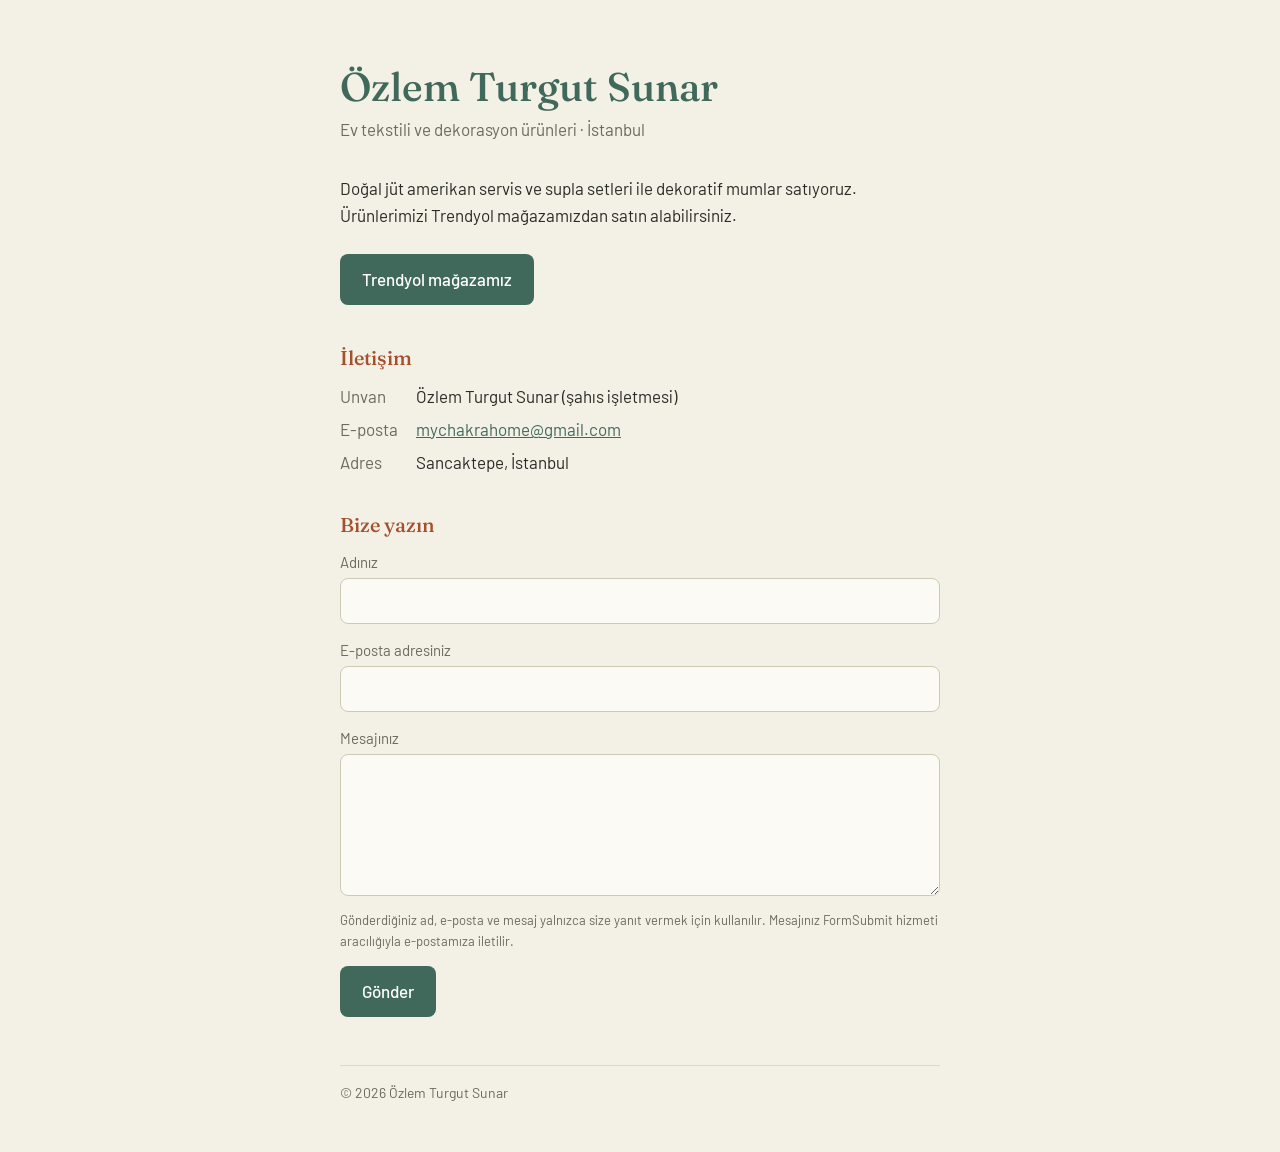
==== index.html @ 87279bc0 "Şirket tanıtım sayfası Co-Authored-By: Claude Opus 5.5 <noreply@anthropic.com>" ====
<!doctype html>
<html lang="tr">
<head>
<meta charset="utf-8">
<meta name="viewport" content="width=device-width, initial-scale=1">
<title>Özlem Turgut Sunar · Ev tekstili ve dekorasyon</title>
<meta name="description" content="Doğal jüt amerikan servis ve supla setleri, dekoratif mumlar. Ürünlerimiz Trendyol mağazamızda.">
<link rel="preconnect" href="https://fonts.googleapis.com">
<link rel="preconnect" href="https://fonts.gstatic.com" crossorigin>
<link href="https://fonts.googleapis.com/css2?family=Fraunces:opsz,wght@9..144,500&family=Barlow:wght@400;500&display=swap" rel="stylesheet">
<style>
  :root { --yesil:#41695B; --kiremit:#A4502F; --krem:#F3F1E6; --metin:#2B2B26; --soluk:#6B6A60; }
  * { box-sizing:border-box; }
  body { margin:0; background:var(--krem); color:var(--metin); font:400 17px/1.6 Barlow, system-ui, sans-serif; }
  main { max-width:640px; margin:0 auto; padding:64px 20px 48px; }
  h1 { font:500 clamp(30px,6vw,40px)/1.15 Fraunces, Georgia, serif; margin:0 0 6px; color:var(--yesil); }
  .alt { color:var(--soluk); margin:0 0 32px; }
  p { margin:0 0 16px; }
  .dugme { display:inline-block; margin:8px 0 40px; padding:12px 22px; border-radius:8px; background:var(--yesil); color:#fff; text-decoration:none; font-weight:500; }
  .dugme:hover { background:#36584C; }
  h2 { font:500 20px/1.3 Fraunces, Georgia, serif; margin:0 0 12px; color:var(--kiremit); }
  dl { margin:0; display:grid; grid-template-columns:max-content 1fr; gap:6px 18px; }
  dt { color:var(--soluk); }
  dd { margin:0; }
  a { color:var(--yesil); }
  .form { display:grid; gap:14px; }
  .form label { display:grid; gap:4px; color:var(--soluk); font-size:15px; }
  .form input, .form textarea { font:inherit; color:var(--metin); padding:10px 12px; border:1px solid #CFCAB4; border-radius:8px; background:#FBFAF5; }
  .form input:focus, .form textarea:focus { outline:2px solid var(--yesil); outline-offset:1px; }
  .form .dugme { margin:0; border:0; cursor:pointer; justify-self:start; font:inherit; font-weight:500; }
  .kvkk { font-size:13px; color:var(--soluk); margin:0; }
  footer { margin-top:48px; padding-top:16px; border-top:1px solid #DDD9C8; color:var(--soluk); font-size:14px; }
</style>
</head>
<body>
<main>
  <h1>Özlem Turgut Sunar</h1>
  <p class="alt">Ev tekstili ve dekorasyon ürünleri · İstanbul</p>

  <p>Doğal jüt amerikan servis ve supla setleri ile dekoratif mumlar satıyoruz. Ürünlerimizi Trendyol mağazamızdan satın alabilirsiniz.</p>
  <a class="dugme" href="https://www.trendyol.com/magaza/m-m-473058">Trendyol mağazamız</a>

  <h2>İletişim</h2>
  <dl>
    <dt>Unvan</dt><dd>Özlem Turgut Sunar (şahıs işletmesi)</dd>
    <dt>E-posta</dt><dd><a href="mailto:mychakrahome@gmail.com">mychakrahome@gmail.com</a></dd>
    <dt>Adres</dt><dd>Sancaktepe, İstanbul</dd>
  </dl>

  <h2 style="margin-top:36px">Bize yazın</h2>
  <form class="form" action="https://formsubmit.co/mychakrahome@gmail.com" method="POST">
    <input type="hidden" name="_subject" value="Siteden yeni mesaj">
    <input type="hidden" name="_template" value="table">
    <input type="text" name="_honey" style="display:none" tabindex="-1" autocomplete="off">
    <label>Adınız<input type="text" name="Ad" required autocomplete="name"></label>
    <label>E-posta adresiniz<input type="email" name="E-posta" required autocomplete="email"></label>
    <label>Mesajınız<textarea name="Mesaj" rows="5" required></textarea></label>
    <p class="kvkk">Gönderdiğiniz ad, e-posta ve mesaj yalnızca size yanıt vermek için kullanılır. Mesajınız FormSubmit hizmeti aracılığıyla e-postamıza iletilir.</p>
    <button type="submit" class="dugme">Gönder</button>
  </form>

  <footer>© 2026 Özlem Turgut Sunar</footer>
</main>
</body>
</html>
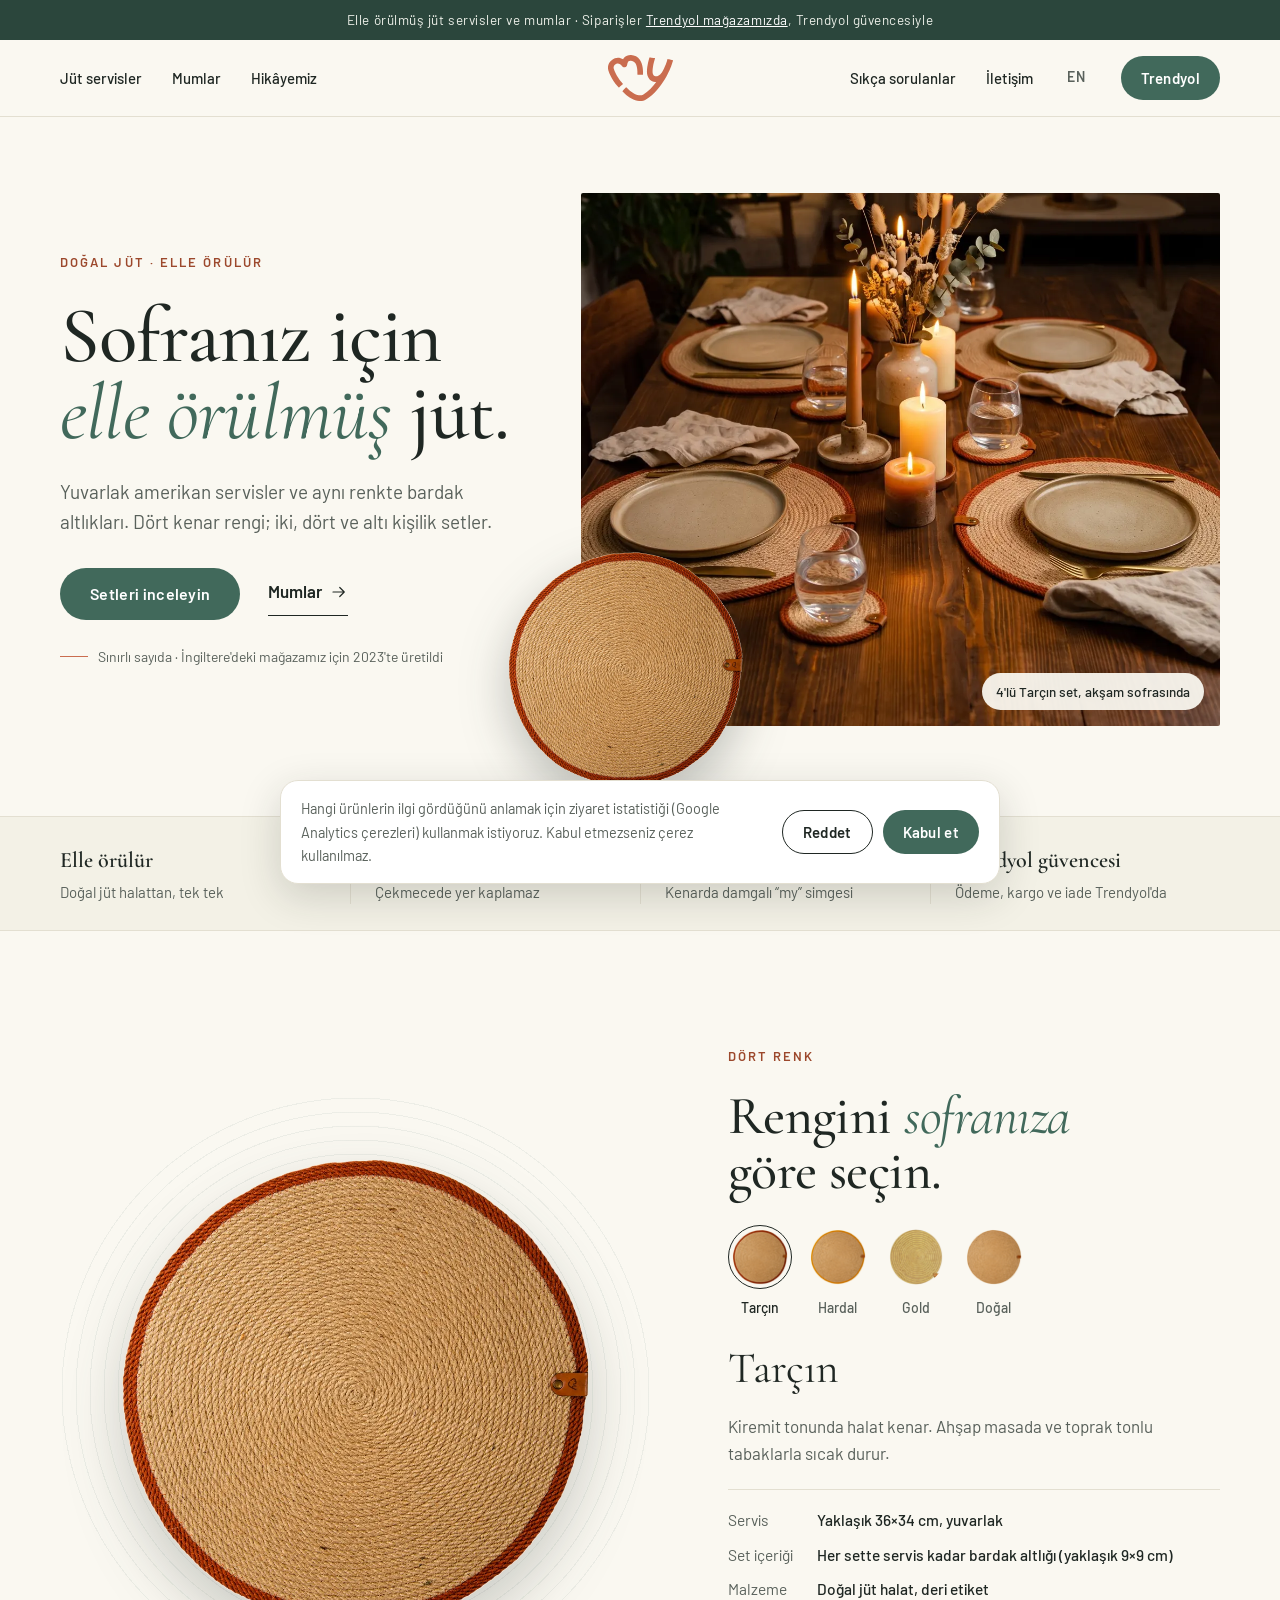
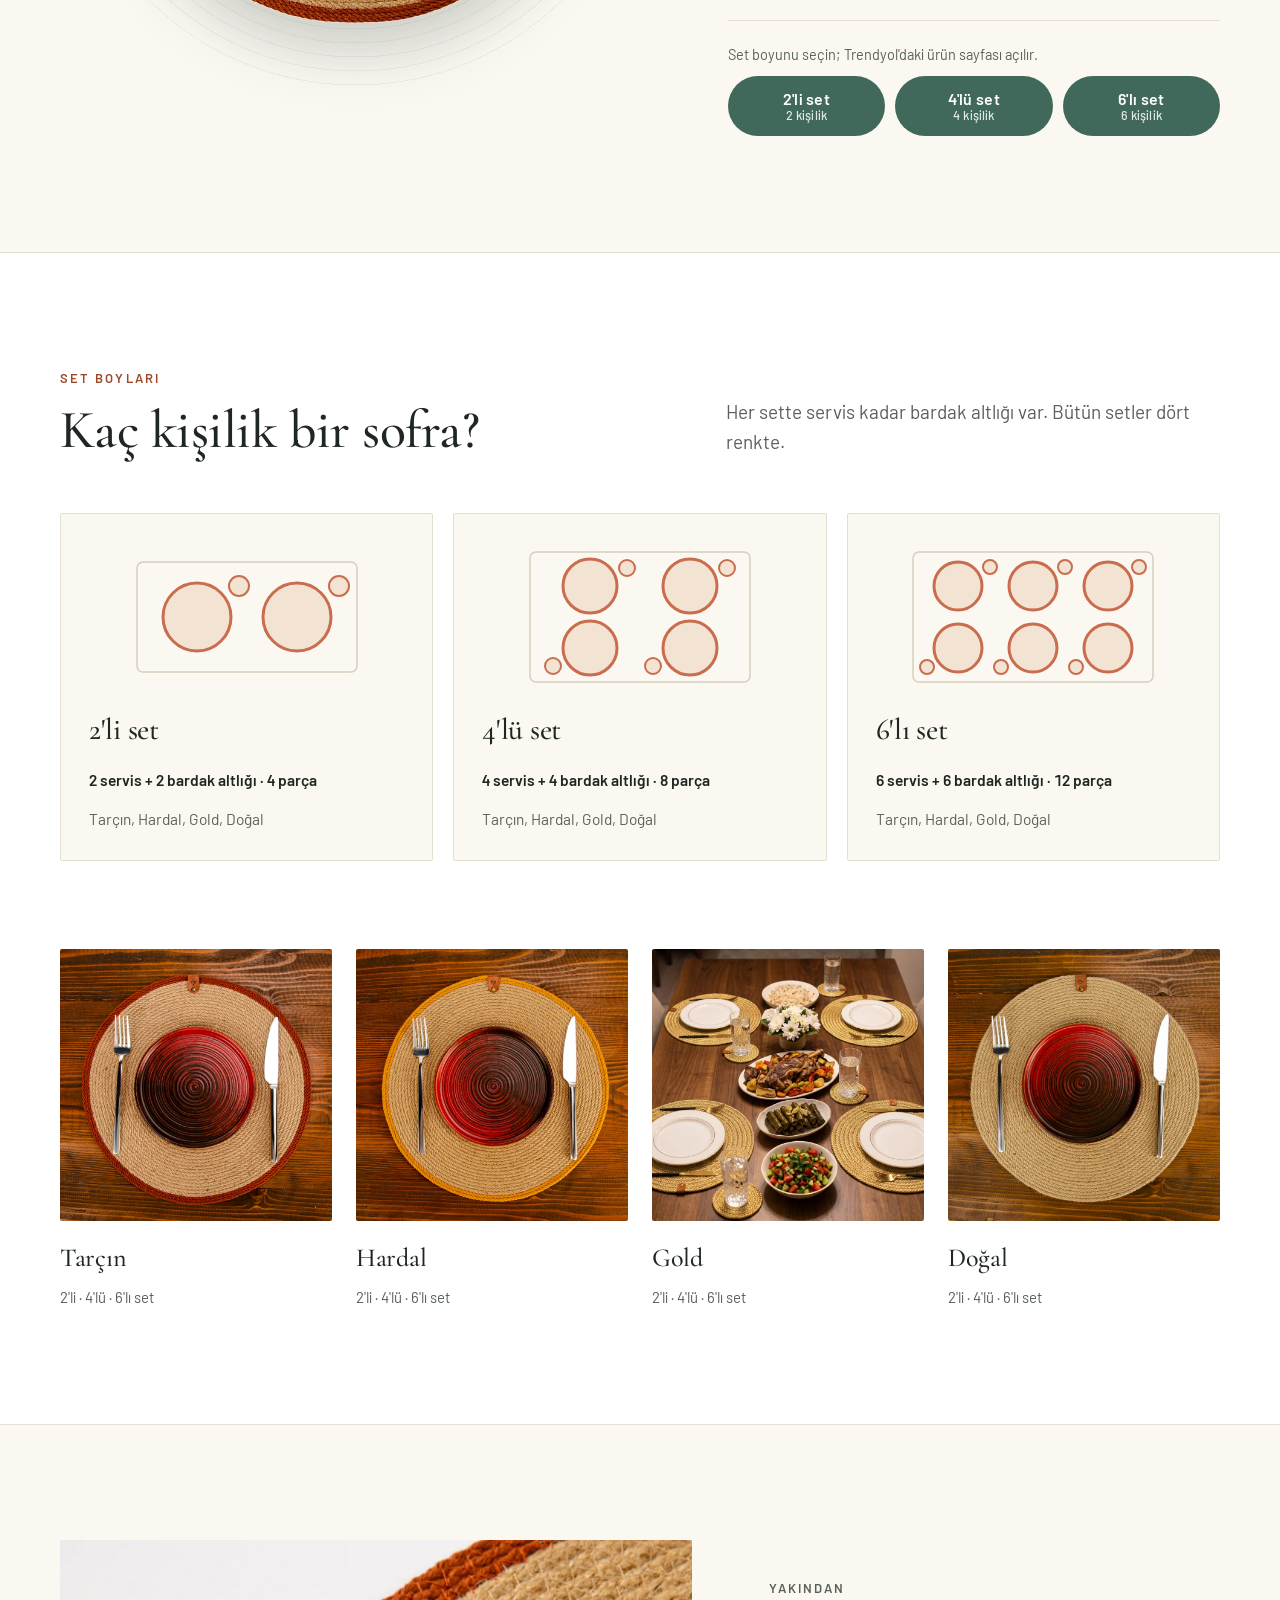
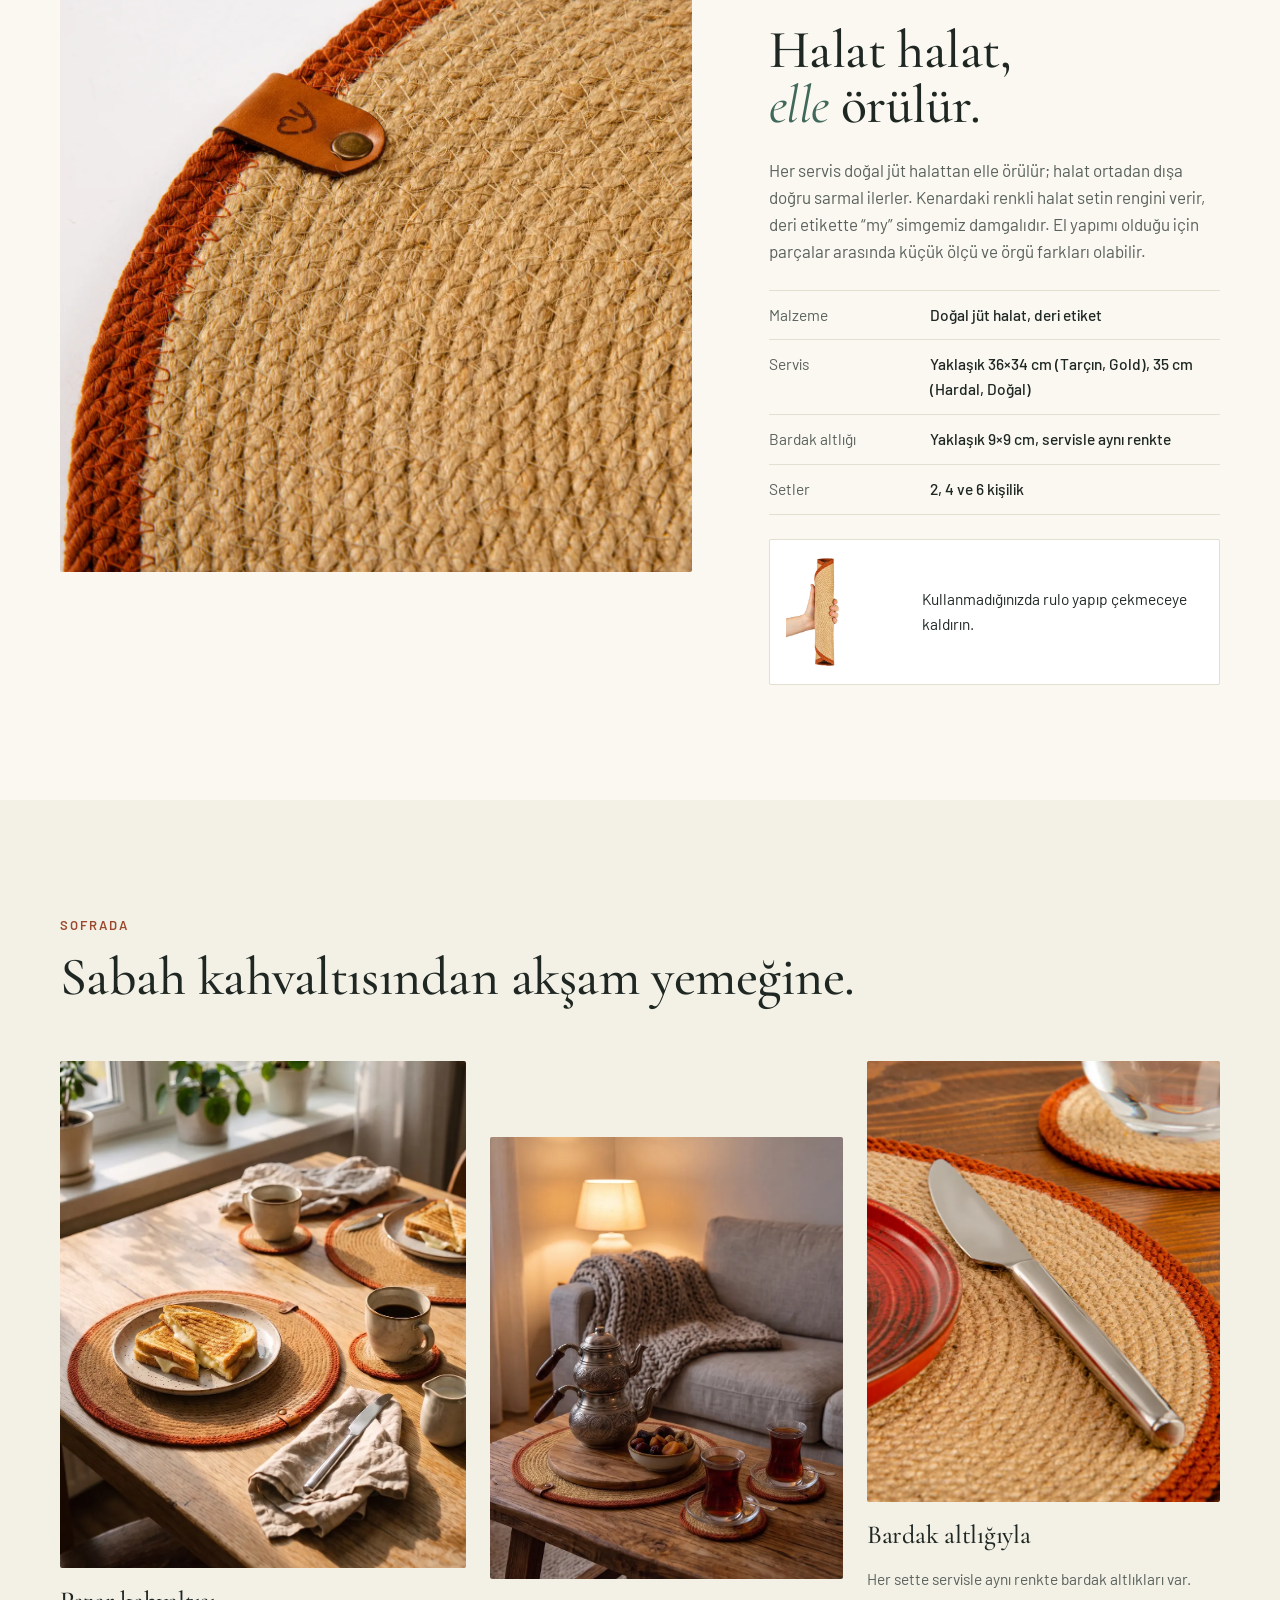
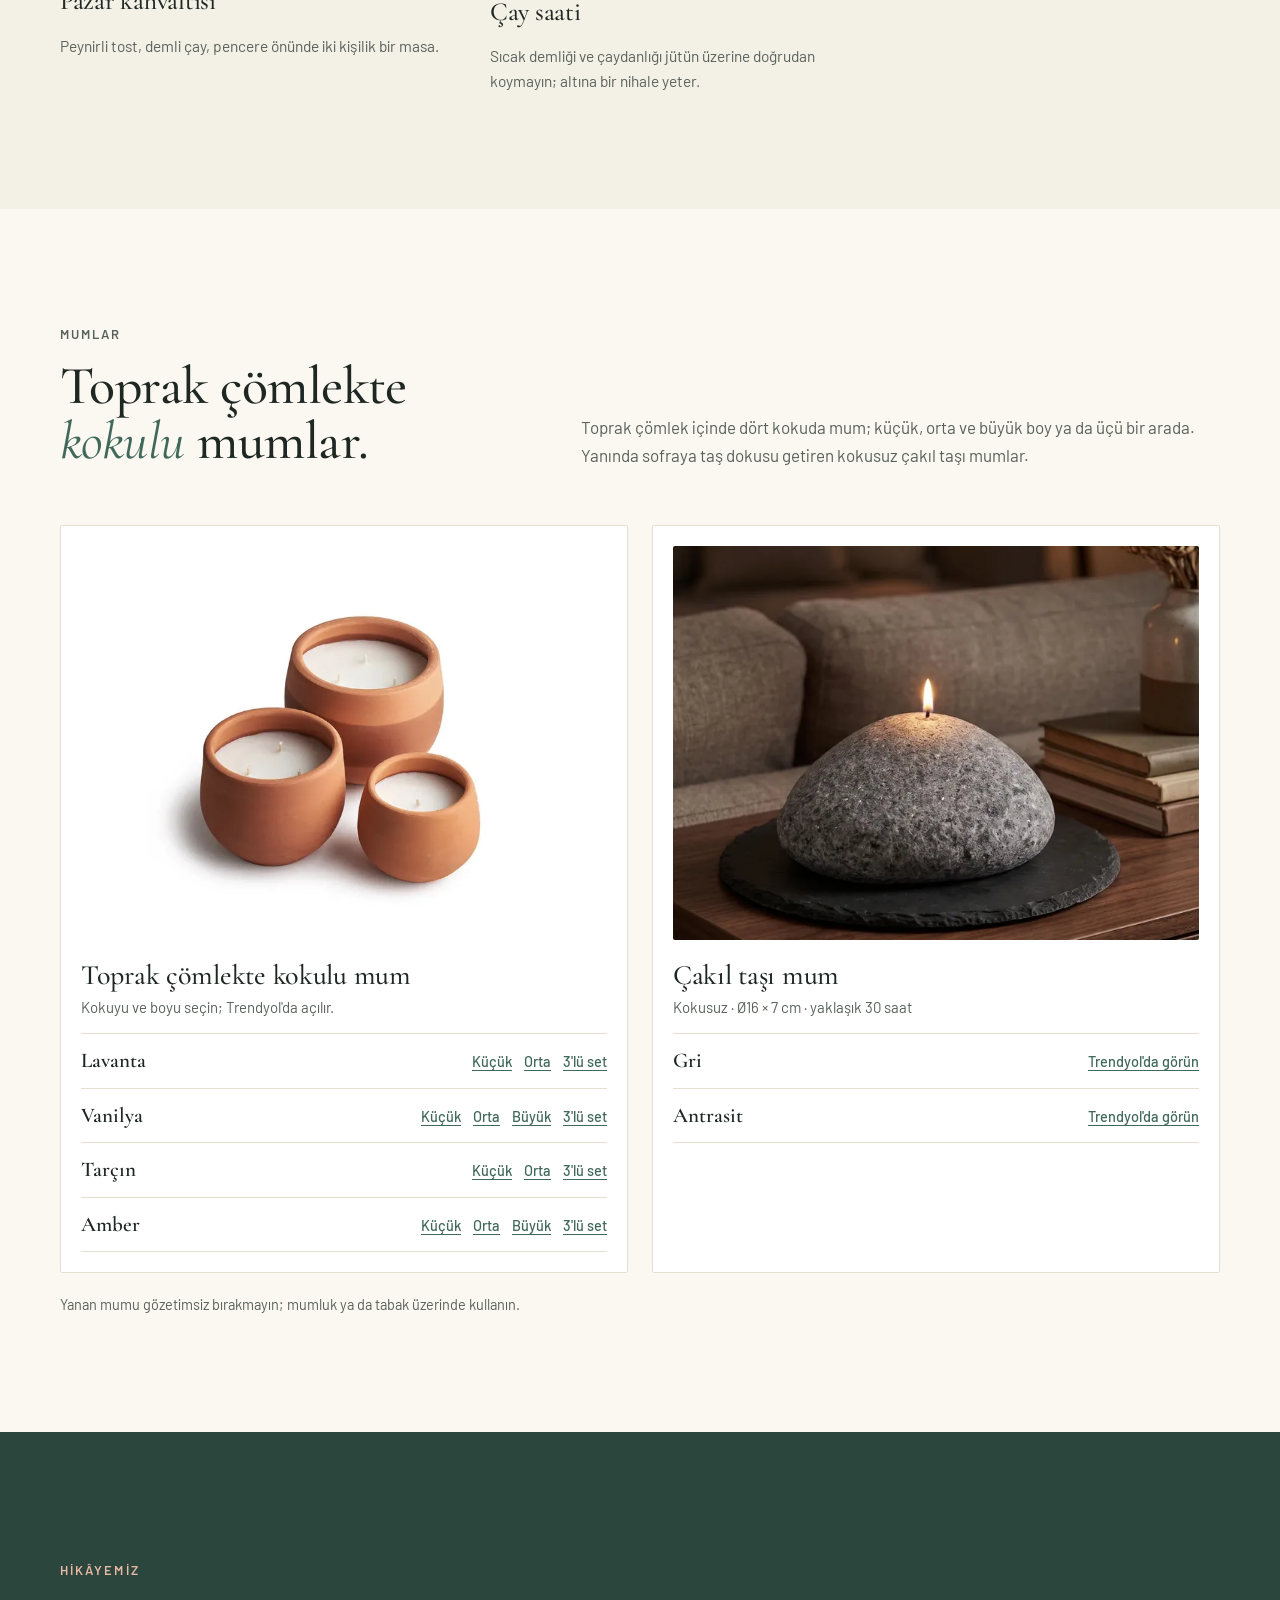
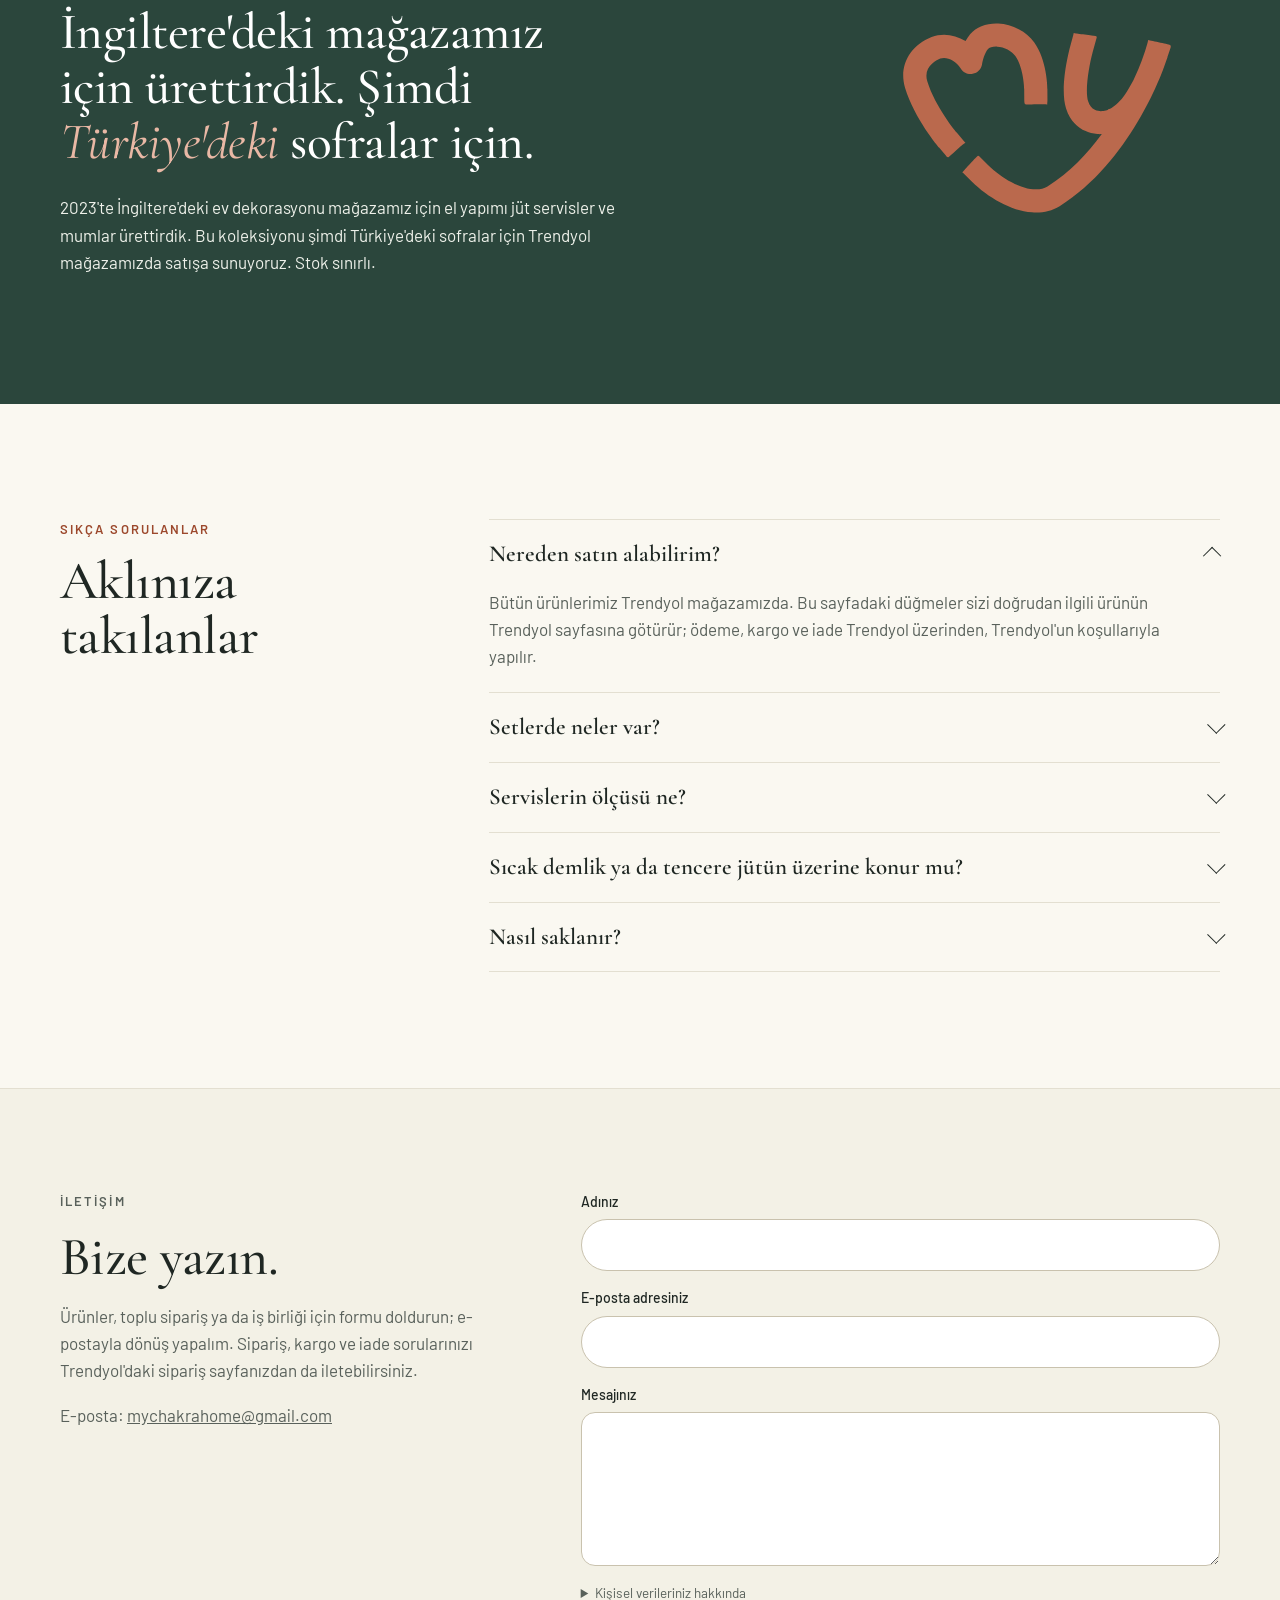
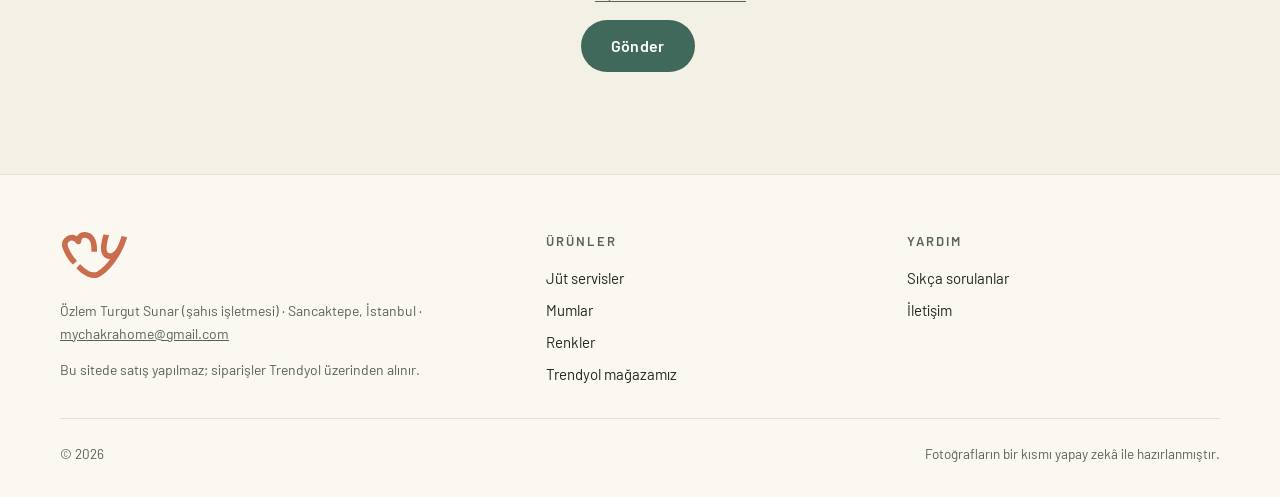
==== commit 38669c18: "Ürün vitrini: Öneri B tasarımı, Türkçe ve İngilizce, her ürüne Trendyol bağlantısı, onaylı Google An" ====
--- a/index.html
+++ b/index.html
@@ -2,64 +2,352 @@
 <html lang="tr">
 <head>
 <meta charset="utf-8">
-<meta name="viewport" content="width=device-width, initial-scale=1">
-<title>Özlem Turgut Sunar · Ev tekstili ve dekorasyon</title>
-<meta name="description" content="Doğal jüt amerikan servis ve supla setleri, dekoratif mumlar. Ürünlerimiz Trendyol mağazamızda.">
+<meta name="viewport" content="width=device-width, initial-scale=1, viewport-fit=cover">
+<title>Elle örülmüş jüt amerikan servisler ve mumlar</title>
+<meta name="description" content="Yuvarlak, elle örülmüş jüt amerikan servisler ve aynı renkte bardak altlıkları; toprak çömlekte kokulu mumlar ve çakıl taşı mumlar. Dört renk, 2'li, 4'lü ve 6'lı setler. Satın alma Trendyol mağazamızda.">
+<meta property="og:type" content="website">
+<meta property="og:title" content="Elle örülmüş jüt amerikan servisler ve mumlar">
+<meta property="og:description" content="Dört renk, 2'li, 4'lü ve 6'lı setler. Satın alma Trendyol mağazamızda.">
+<meta property="og:image" content="https://mychakrahome.com.tr/img/sofra-tarcin.webp">
+<meta property="og:locale" content="tr_TR">
+<meta name="theme-color" content="#FAF8F1">
+<link rel="canonical" href="https://mychakrahome.com.tr/">
+<link rel="alternate" hreflang="tr" href="https://mychakrahome.com.tr/">
+<link rel="alternate" hreflang="en" href="https://mychakrahome.com.tr/en/">
+<link rel="icon" type="image/svg+xml" href="favicon.svg">
 <link rel="preconnect" href="https://fonts.googleapis.com">
 <link rel="preconnect" href="https://fonts.gstatic.com" crossorigin>
-<link href="https://fonts.googleapis.com/css2?family=Fraunces:opsz,wght@9..144,500&family=Barlow:wght@400;500&display=swap" rel="stylesheet">
-<style>
-  :root { --yesil:#41695B; --kiremit:#A4502F; --krem:#F3F1E6; --metin:#2B2B26; --soluk:#6B6A60; }
-  * { box-sizing:border-box; }
-  body { margin:0; background:var(--krem); color:var(--metin); font:400 17px/1.6 Barlow, system-ui, sans-serif; }
-  main { max-width:640px; margin:0 auto; padding:64px 20px 48px; }
-  h1 { font:500 clamp(30px,6vw,40px)/1.15 Fraunces, Georgia, serif; margin:0 0 6px; color:var(--yesil); }
-  .alt { color:var(--soluk); margin:0 0 32px; }
-  p { margin:0 0 16px; }
-  .dugme { display:inline-block; margin:8px 0 40px; padding:12px 22px; border-radius:8px; background:var(--yesil); color:#fff; text-decoration:none; font-weight:500; }
-  .dugme:hover { background:#36584C; }
-  h2 { font:500 20px/1.3 Fraunces, Georgia, serif; margin:0 0 12px; color:var(--kiremit); }
-  dl { margin:0; display:grid; grid-template-columns:max-content 1fr; gap:6px 18px; }
-  dt { color:var(--soluk); }
-  dd { margin:0; }
-  a { color:var(--yesil); }
-  .form { display:grid; gap:14px; }
-  .form label { display:grid; gap:4px; color:var(--soluk); font-size:15px; }
-  .form input, .form textarea { font:inherit; color:var(--metin); padding:10px 12px; border:1px solid #CFCAB4; border-radius:8px; background:#FBFAF5; }
-  .form input:focus, .form textarea:focus { outline:2px solid var(--yesil); outline-offset:1px; }
-  .form .dugme { margin:0; border:0; cursor:pointer; justify-self:start; font:inherit; font-weight:500; }
-  .kvkk { font-size:13px; color:var(--soluk); margin:0; }
-  footer { margin-top:48px; padding-top:16px; border-top:1px solid #DDD9C8; color:var(--soluk); font-size:14px; }
-</style>
+<link rel="stylesheet" href="https://fonts.googleapis.com/css2?family=Cormorant+Garamond:ital,wght@0,400;0,500;0,600;1,400;1,500&family=Barlow:wght@400;500;600&display=swap">
+<link rel="stylesheet" href="stil.css">
 </head>
 <body>
-<main>
-  <h1>Özlem Turgut Sunar</h1>
-  <p class="alt">Ev tekstili ve dekorasyon ürünleri · İstanbul</p>
-
-  <p>Doğal jüt amerikan servis ve supla setleri ile dekoratif mumlar satıyoruz. Ürünlerimizi Trendyol mağazamızdan satın alabilirsiniz.</p>
-  <a class="dugme" href="https://www.trendyol.com/magaza/m-m-473058">Trendyol mağazamız</a>
-
-  <h2>İletişim</h2>
-  <dl>
-    <dt>Unvan</dt><dd>Özlem Turgut Sunar (şahıs işletmesi)</dd>
-    <dt>E-posta</dt><dd><a href="mailto:mychakrahome@gmail.com">mychakrahome@gmail.com</a></dd>
-    <dt>Adres</dt><dd>Sancaktepe, İstanbul</dd>
-  </dl>
-
-  <h2 style="margin-top:36px">Bize yazın</h2>
-  <form class="form" action="https://formsubmit.co/mychakrahome@gmail.com" method="POST">
-    <input type="hidden" name="_subject" value="Siteden yeni mesaj">
-    <input type="hidden" name="_template" value="table">
-    <input type="text" name="_honey" style="display:none" tabindex="-1" autocomplete="off">
-    <label>Adınız<input type="text" name="Ad" required autocomplete="name"></label>
-    <label>E-posta adresiniz<input type="email" name="E-posta" required autocomplete="email"></label>
-    <label>Mesajınız<textarea name="Mesaj" rows="5" required></textarea></label>
-    <p class="kvkk">Gönderdiğiniz ad, e-posta ve mesaj yalnızca size yanıt vermek için kullanılır. Mesajınız FormSubmit hizmeti aracılığıyla e-postamıza iletilir.</p>
-    <button type="submit" class="dugme">Gönder</button>
-  </form>
-
-  <footer>© 2026 Özlem Turgut Sunar</footer>
+
+<svg width="0" height="0" style="position:absolute" aria-hidden="true" focusable="false">
+  <symbol id="my" viewBox="86.13 -1.14 78.31 55.20"><path fill="currentColor" fill-rule="nonzero" d="M105.49 33.01 L103.39 30.54 C103.33 30.47 97.38 23.40 95.16 16.15 C93.94 12.17 97.65 10.32 98.81 9.84 C100.37 9.21 103.12 10.23 104.46 12.54 C105.15 13.73 106.51 14.35 107.86 14.10 C109.21 13.85 110.26 12.77 110.48 11.42 C110.62 10.49 111.21 8.25 112.09 7.23 C112.53 6.72 113.53 6.44 114.70 6.50 C116.71 6.60 118.76 7.63 119.79 9.09 C121.76 11.85 122.24 16.74 122.26 18.39 L122.28 21.32 C122.28 21.32 122.28 21.43 122.28 21.59 L122.28 21.63 L122.29 21.63 C122.29 21.86 122.31 22.15 122.36 22.30 C122.44 22.58 122.63 22.74 124.33 22.66 C126.29 22.57 128.69 22.72 128.69 22.72 L128.77 21.58 L128.75 18.33 C128.74 17.52 128.58 10.25 125.09 5.33 C122.90 2.24 119.04 0.21 115.01 0.01 C111.81 -0.14 108.95 0.94 107.19 2.98 C106.67 3.58 106.24 4.25 105.87 4.94 C102.95 3.11 99.41 2.59 96.37 3.83 C90.11 6.38 87.13 12.09 88.95 18.05 C91.58 26.61 98.17 34.42 98.45 34.74 L100.29 36.90 C100.29 36.91 100.65 37.55 101.07 37.42 C101.50 37.29 104.45 34.32 105.50 33.62 L105.83 33.37 Z"/><path fill="currentColor" fill-rule="nonzero" d="M163.04 6.04 C162.64 5.87 156.94 4.68 156.94 4.68 C156.94 4.68 156.74 5.82 156.08 7.71 C156.08 7.71 156.08 7.71 156.08 7.71 L155.15 10.35 C155.12 10.42 154.35 12.59 152.81 15.89 L151.46 18.31 C148.80 23.07 145.89 24.08 145.69 24.17 C145.33 24.34 144.95 24.43 144.38 24.50 C143.90 24.56 143.04 24.65 142.02 24.18 C141.16 23.77 140.53 22.97 140.15 21.79 C139.19 18.81 140.40 11.85 141.39 8.17 L142.06 5.67 L142.06 5.67 L142.51 4.06 C142.51 4.06 142.71 3.63 142.23 3.54 C141.75 3.45 136.66 2.80 136.39 2.75 L136.11 2.71 L135.97 3.35 L135.12 6.48 C134.81 7.64 132.12 18.02 133.97 23.77 C135.16 27.48 137.51 29.23 139.28 30.06 C140.35 30.56 141.52 30.86 142.71 30.95 C143.13 30.98 143.55 30.98 143.97 30.96 C139.99 36.41 134.93 41.81 128.77 45.61 C124.74 48.09 117.15 44.49 112.14 39.57 L109.82 37.30 C109.82 37.30 109.61 36.91 109.33 37.00 C109.04 37.09 105.45 41.09 104.94 41.66 L105.28 41.93 L107.59 44.20 C112.14 48.66 118.50 52.39 124.43 52.85 C127.17 53.06 129.83 52.57 132.17 51.13 C151.82 39.03 160.90 13.57 161.27 12.50 L162.34 9.44 L162.33 9.43 L163.18 6.87 C163.18 6.87 163.44 6.22 163.04 6.04"/></symbol>
+  <symbol id="ok" viewBox="0 0 24 24"><path d="M4 12h15M13 6l6 6-6 6" fill="none" stroke="currentColor" stroke-width="1.6" stroke-linecap="round" stroke-linejoin="round"/></symbol>
+  <symbol id="dis" viewBox="0 0 24 24"><path d="M14 5h5v5M19 5l-8 8M17 14v4.5a.5.5 0 0 1-.5.5h-11a.5.5 0 0 1-.5-.5v-11a.5.5 0 0 1 .5-.5H10" fill="none" stroke="currentColor" stroke-width="1.6" stroke-linecap="round" stroke-linejoin="round"/></symbol>
+</svg>
+
+<a class="atla" href="#icerik">İçeriğe geç</a>
+
+<div class="serit"><div class="ic">Elle örülmüş jüt servisler ve mumlar · Siparişler <a href="https://www.trendyol.com/magaza/mychakra-home-m-473058" data-olay="trendyol-magaza" target="_blank" rel="noopener">Trendyol mağazamızda</a>, Trendyol güvencesiyle</div></div>
+
+<header class="ust">
+  <div class="ic">
+    <nav aria-label="Ana menü">
+      <button class="ikon menu-ac" id="menuDugme" type="button" aria-expanded="false" aria-controls="mobilMenu" aria-label="Menüyü aç">
+        <svg viewBox="0 0 24 24" fill="none" stroke="currentColor" stroke-width="1.6" stroke-linecap="round" aria-hidden="true"><path d="M4 7h16M4 12h16M4 17h16"/></svg>
+      </button>
+      <ul class="menu">
+        <li><a href="#setler">Jüt servisler</a></li>
+        <li><a href="#mumlar">Mumlar</a></li>
+        <li><a href="#hikaye">Hikâyemiz</a></li>
+      </ul>
+    </nav>
+    <a class="logo" href="#ust" aria-label="Ana sayfa">
+      <svg viewBox="0 0 78.31 55.20" aria-hidden="true"><use href="#my"/></svg>
+    </a>
+    <div class="ust-sag">
+      <ul class="menu"><li><a href="#sss">Sıkça sorulanlar</a></li><li><a href="#iletisim">İletişim</a></li></ul>
+      <a class="dil" href="en/" hreflang="en" lang="en" aria-label="English">EN</a>
+      <a class="dugme ince" href="https://www.trendyol.com/magaza/mychakra-home-m-473058" data-olay="trendyol-magaza" target="_blank" rel="noopener">Trendyol</a>
+    </div>
+  </div>
+  <div class="mobil-menu" id="mobilMenu" hidden>
+    <div class="ic">
+      <ul>
+        <li><a href="#setler">Jüt servisler</a></li>
+        <li><a href="#mumlar">Mumlar</a></li>
+        <li><a href="#hikaye">Hikâyemiz</a></li>
+        <li><a href="#sss">Sıkça sorulanlar</a></li>
+        <li><a href="#iletisim">İletişim</a></li>
+      </ul>
+    </div>
+  </div>
+</header>
+
+<main id="icerik">
+
+<section class="acilis" id="ust" aria-labelledby="acilis-baslik">
+  <div class="ic">
+    <div class="acilis-metin">
+      <p class="etiket">Doğal jüt · Elle örülür</p>
+      <h1 id="acilis-baslik">Sofranız için <em>elle örülmüş</em> jüt.</h1>
+      <p class="giris">Yuvarlak amerikan servisler ve aynı renkte bardak altlıkları. Dört kenar rengi; iki, dört ve altı kişilik setler.</p>
+      <div class="acilis-dugmeler">
+        <a class="dugme" href="#renk">Setleri inceleyin</a>
+        <a class="yazi-bag" href="#mumlar">Mumlar <svg class="ok" aria-hidden="true"><use href="#ok"/></svg></a>
+      </div>
+      <p class="not">Sınırlı sayıda · İngiltere'deki mağazamız için 2023'te üretildi</p>
+    </div>
+    <figure class="acilis-gorsel">
+      <img src="img/ev-aksam.webp" alt="Mum ışığında ahşap masada dört kişilik akşam sofrası; tarçın kenarlı yuvarlak jüt servisler ve bardak altlıkları" width="1200" height="1789" fetchpriority="high">
+      <img class="daire-servis" src="img/kenar-tarcin.webp" alt="" width="900" height="900">
+      <figcaption>4'lü Tarçın set, akşam sofrasında</figcaption>
+    </figure>
+  </div>
+</section>
+
+<section class="guven" aria-label="Neden bu servisler">
+  <ul class="ic">
+    <li><strong>Elle örülür</strong><span>Doğal jüt halattan, tek tek</span></li>
+    <li><strong>Rulo yapılır</strong><span>Çekmecede yer kaplamaz</span></li>
+    <li><strong>Deri etiketli</strong><span>Kenarda damgalı “my” simgesi</span></li>
+    <li><strong>Trendyol güvencesi</strong><span>Ödeme, kargo ve iade Trendyol'da</span></li>
+  </ul>
+</section>
+
+<section class="renk" id="renk" aria-labelledby="renk-baslik">
+  <div class="ic">
+    <div class="sahne">
+      <img id="sahneGorsel" src="img/kenar-tarcin.webp" alt="Tarçın: kiremit tonunda halat kenarlı yuvarlak jüt amerikan servis, üstten" width="900" height="900">
+    </div>
+    <div class="renk-metin">
+      <p class="etiket">Dört renk</p>
+      <h2 class="h2" id="renk-baslik">Rengini <em>sofranıza</em> göre seçin.</h2>
+      <fieldset class="secici">
+        <legend>Renk</legend>
+        <button class="renk-dugme" type="button" data-renk="tarcin" aria-pressed="true"><span class="yuvarlak"><img src="img/kenar-tarcin.webp" alt="" width="900" height="900"></span>Tarçın</button>
+        <button class="renk-dugme" type="button" data-renk="hardal" aria-pressed="false"><span class="yuvarlak"><img src="img/kenar-hardal.webp" alt="" width="900" height="900"></span>Hardal</button>
+        <button class="renk-dugme" type="button" data-renk="gold" aria-pressed="false"><span class="yuvarlak"><img src="img/kenar-gold.webp" alt="" width="900" height="900"></span>Gold</button>
+        <button class="renk-dugme" type="button" data-renk="dogal" aria-pressed="false"><span class="yuvarlak"><img src="img/kenar-dogal.webp" alt="" width="900" height="900"></span>Doğal</button>
+      </fieldset>
+      <div aria-live="polite">
+        <p class="secili-ad" id="seciliAd">Tarçın</p>
+      </div>
+      <p class="secili-tarif" id="seciliTarif">Kiremit tonunda halat kenar. Ahşap masada ve toprak tonlu tabaklarla sıcak durur.</p>
+      <dl class="olcular">
+        <dt>Servis</dt><dd id="seciliOlcu">Yaklaşık 36×34 cm, yuvarlak</dd>
+        <dt>Set içeriği</dt><dd>Her sette servis kadar bardak altlığı (yaklaşık 9×9 cm)</dd>
+        <dt>Malzeme</dt><dd id="seciliMalzeme">Doğal jüt halat, deri etiket</dd>
+      </dl>
+      <div class="satin">
+        <p>Set boyunu seçin; Trendyol'daki ürün sayfası açılır.</p>
+        <div class="boy-dugmeler" id="boyDugmeler">
+          <a class="dugme" data-boy="2" target="_blank" rel="noopener" href="#">2'li set<small>2 kişilik</small></a>
+          <a class="dugme" data-boy="4" target="_blank" rel="noopener" href="#">4'lü set<small>4 kişilik</small></a>
+          <a class="dugme" data-boy="6" target="_blank" rel="noopener" href="#">6'lı set<small>6 kişilik</small></a>
+        </div>
+      </div>
+    </div>
+  </div>
+</section>
+
+<section class="setler" id="setler" aria-labelledby="setler-baslik">
+  <div class="ic">
+    <div class="bolum-bas">
+      <div>
+        <p class="etiket">Set boyları</p>
+        <h2 class="h2" id="setler-baslik">Kaç kişilik bir sofra?</h2>
+      </div>
+      <p class="giris" style="max-width: 26em">Her sette servis kadar bardak altlığı var. Bütün setler dört renkte.</p>
+    </div>
+    <ul class="boylar">
+      <li class="boy">
+        <svg viewBox="0 0 260 150" role="img" aria-label="Üstten masa çizimi: iki servis ve iki bardak altlığı">
+          <rect x="20" y="20" width="220" height="110" rx="6" fill="none" stroke="#D5CFBD" stroke-width="1.5"/>
+          <g fill="#F3E3D2" stroke="#CA6D4F" stroke-width="3"><circle cx="80" cy="75" r="34"/><circle cx="180" cy="75" r="34"/></g>
+          <g fill="#F3E3D2" stroke="#CA6D4F" stroke-width="2"><circle cx="122" cy="44" r="10"/><circle cx="222" cy="44" r="10"/></g>
+        </svg>
+        <h3>2'li set</h3>
+        <p class="parca">2 servis + 2 bardak altlığı · 4 parça</p>
+        <p>Tarçın, Hardal, Gold, Doğal</p>
+      </li>
+      <li class="boy">
+        <svg viewBox="0 0 260 150" role="img" aria-label="Üstten masa çizimi: dört servis ve dört bardak altlığı">
+          <rect x="20" y="10" width="220" height="130" rx="6" fill="none" stroke="#D5CFBD" stroke-width="1.5"/>
+          <g fill="#F3E3D2" stroke="#CA6D4F" stroke-width="3"><circle cx="80" cy="44" r="27"/><circle cx="180" cy="44" r="27"/><circle cx="80" cy="106" r="27"/><circle cx="180" cy="106" r="27"/></g>
+          <g fill="#F3E3D2" stroke="#CA6D4F" stroke-width="2"><circle cx="117" cy="26" r="8"/><circle cx="217" cy="26" r="8"/><circle cx="43" cy="124" r="8"/><circle cx="143" cy="124" r="8"/></g>
+        </svg>
+        <h3>4'lü set</h3>
+        <p class="parca">4 servis + 4 bardak altlığı · 8 parça</p>
+        <p>Tarçın, Hardal, Gold, Doğal</p>
+      </li>
+      <li class="boy">
+        <svg viewBox="0 0 260 150" role="img" aria-label="Üstten masa çizimi: altı servis ve altı bardak altlığı">
+          <rect x="10" y="10" width="240" height="130" rx="6" fill="none" stroke="#D5CFBD" stroke-width="1.5"/>
+          <g fill="#F3E3D2" stroke="#CA6D4F" stroke-width="3"><circle cx="55" cy="44" r="24"/><circle cx="130" cy="44" r="24"/><circle cx="205" cy="44" r="24"/><circle cx="55" cy="106" r="24"/><circle cx="130" cy="106" r="24"/><circle cx="205" cy="106" r="24"/></g>
+          <g fill="#F3E3D2" stroke="#CA6D4F" stroke-width="2"><circle cx="87" cy="25" r="7"/><circle cx="162" cy="25" r="7"/><circle cx="236" cy="25" r="7"/><circle cx="24" cy="125" r="7"/><circle cx="98" cy="125" r="7"/><circle cx="173" cy="125" r="7"/></g>
+        </svg>
+        <h3>6'lı set</h3>
+        <p class="parca">6 servis + 6 bardak altlığı · 12 parça</p>
+        <p>Tarçın, Hardal, Gold, Doğal</p>
+      </li>
+    </ul>
+    <ul class="urunler">
+      <li class="urun"><a href="#renk" data-renk-sec="tarcin"><span class="kap"><img src="img/sofra-tarcin.webp" alt="Tarçın kenarlı jüt servis, ahşap masada tabak ve çatal bıçakla" width="900" height="900" loading="lazy"></span><h3>Tarçın</h3><span>2'li · 4'lü · 6'lı set</span></a></li>
+      <li class="urun"><a href="#renk" data-renk-sec="hardal"><span class="kap"><img src="img/sofra-hardal.webp" alt="Hardal sarısı kenarlı jüt servis, ahşap masada tabak ve çatal bıçakla" width="900" height="900" loading="lazy"></span><h3>Hardal</h3><span>2'li · 4'lü · 6'lı set</span></a></li>
+      <li class="urun"><a href="#renk" data-renk-sec="gold"><span class="kap"><img src="img/sofra-gold.webp" alt="Gold örgü jüt servisler, misafir akşam yemeği sofrasında" width="900" height="900" loading="lazy"></span><h3>Gold</h3><span>2'li · 4'lü · 6'lı set</span></a></li>
+      <li class="urun"><a href="#renk" data-renk-sec="dogal"><span class="kap"><img src="img/sofra-dogal.webp" alt="Doğal jüt servis, ahşap masada tabak ve çatal bıçakla" width="900" height="900" loading="lazy"></span><h3>Doğal</h3><span>2'li · 4'lü · 6'lı set</span></a></li>
+    </ul>
+  </div>
+</section>
+
+<section class="yakin" aria-labelledby="yakin-baslik">
+  <div class="ic">
+    <figure class="yakin-gorsel">
+      <img src="img/yakin-tarcin.webp" alt="Yakın çekim: sarmal örülmüş jüt halat, tarçın renkli halat kenar ve üzerinde “my” damgalı deri etiket" width="1300" height="1300" loading="lazy">
+    </figure>
+    <div class="yakin-metin">
+      <p class="etiket">Yakından</p>
+      <h2 class="h2" id="yakin-baslik">Halat halat, <em>elle</em> örülür.</h2>
+      <p>Her servis doğal jüt halattan elle örülür; halat ortadan dışa doğru sarmal ilerler. Kenardaki renkli halat setin rengini verir, deri etikette “my” simgemiz damgalıdır. El yapımı olduğu için parçalar arasında küçük ölçü ve örgü farkları olabilir.</p>
+      <dl class="ozellik">
+        <div><dt>Malzeme</dt><dd>Doğal jüt halat, deri etiket</dd></div>
+        <div><dt>Servis</dt><dd>Yaklaşık 36×34 cm (Tarçın, Gold), 35 cm (Hardal, Doğal)</dd></div>
+        <div><dt>Bardak altlığı</dt><dd>Yaklaşık 9×9 cm, servisle aynı renkte</dd></div>
+        <div><dt>Setler</dt><dd>2, 4 ve 6 kişilik</dd></div>
+      </dl>
+      <div class="rulo">
+        <img src="img/rulo-tarcin.webp" alt="Elde rulo yapılmış tarçın kenarlı jüt servis" width="700" height="750" loading="lazy">
+        <p>Kullanmadığınızda rulo yapıp çekmeceye kaldırın.</p>
+      </div>
+    </div>
+  </div>
+</section>
+
+<section class="sofrada" aria-labelledby="sofrada-baslik">
+  <div class="ic">
+    <div class="bolum-bas">
+      <div>
+        <p class="etiket">Sofrada</p>
+        <h2 class="h2" id="sofrada-baslik">Sabah kahvaltısından akşam yemeğine.</h2>
+      </div>
+    </div>
+    <ul class="sahneler">
+      <li>
+        <img src="img/ev-kahvalti.webp" alt="Pencere önünde ahşap masada kahvaltı: peynirli tost, çay ve tarçın kenarlı jüt servisler" width="1000" height="1491" loading="lazy">
+        <h3>Pazar kahvaltısı</h3>
+        <p>Peynirli tost, demli çay, pencere önünde iki kişilik bir masa.</p>
+      </li>
+      <li>
+        <img src="img/ev-cay.webp" alt="Salonda sehpa üstünde ahşap nihaleye konmuş çaydanlık, çay tabaklı ince belli bardaklar jüt altlıklarda" width="1000" height="1491" loading="lazy">
+        <h3>Çay saati</h3>
+        <p>Sıcak demliği ve çaydanlığı jütün üzerine doğrudan koymayın; altına bir nihale yeter.</p>
+      </li>
+      <li>
+        <img src="img/altlik-tarcin.webp" alt="Tarçın kenarlı jüt servis ve bardak altlığı üzerinde su bardağı" width="1000" height="1000" loading="lazy">
+        <h3>Bardak altlığıyla</h3>
+        <p>Her sette servisle aynı renkte bardak altlıkları var.</p>
+      </li>
+    </ul>
+  </div>
+</section>
+
+<section class="mumlar" id="mumlar" aria-labelledby="mum-baslik">
+  <div class="ic">
+    <div class="mum-bas">
+      <div>
+        <p class="etiket">Mumlar</p>
+        <h2 class="h2" id="mum-baslik" style="margin-top: 14px">Toprak çömlekte <em>kokulu</em> mumlar.</h2>
+      </div>
+      <p>Toprak çömlek içinde dört kokuda mum; küçük, orta ve büyük boy ya da üçü bir arada. Yanında sofraya taş dokusu getiren kokusuz çakıl taşı mumlar.</p>
+    </div>
+    <div class="mum-kartlar">
+      <article class="mum-kart">
+        <img class="icerik-sigdir" src="img/mum-comlek.webp" alt="Üç boyda toprak çömlek içinde beyaz kokulu mum" width="622" height="625" loading="lazy">
+        <div>
+          <h3>Toprak çömlekte kokulu mum</h3>
+          <p class="alt-baslik">Kokuyu ve boyu seçin; Trendyol'da açılır.</p>
+          <ul class="kokular" id="kokular"></ul>
+        </div>
+      </article>
+      <article class="mum-kart">
+        <img src="img/mum-cakil.webp" alt="Salonda ahşap sehpa üstünde, taş tepside yanan gri çakıl taşı mum" width="700" height="700" loading="lazy">
+        <div>
+          <h3>Çakıl taşı mum</h3>
+          <p class="alt-baslik">Kokusuz · Ø16 × 7 cm · yaklaşık 30 saat</p>
+          <ul class="kokular" id="cakil"></ul>
+        </div>
+      </article>
+    </div>
+    <p class="mum-not">Yanan mumu gözetimsiz bırakmayın; mumluk ya da tabak üzerinde kullanın.</p>
+  </div>
+</section>
+
+<section class="hikaye" id="hikaye" aria-labelledby="hikaye-baslik">
+  <div class="ic">
+    <div class="hikaye-metin">
+      <p class="etiket">Hikâyemiz</p>
+      <h2 id="hikaye-baslik">İngiltere'deki mağazamız için ürettirdik. Şimdi <em>Türkiye'deki</em> sofralar için.</h2>
+      <p>2023'te İngiltere'deki ev dekorasyonu mağazamız için el yapımı jüt servisler ve mumlar ürettirdik. Bu koleksiyonu şimdi Türkiye'deki sofralar için Trendyol mağazamızda satışa sunuyoruz. Stok sınırlı.</p>
+    </div>
+    <svg class="hikaye-isaret" viewBox="0 0 78.31 55.20" role="img" aria-label="“my” simgesi"><use href="#my"/></svg>
+  </div>
+</section>
+
+<section class="sss" id="sss" aria-labelledby="sss-baslik">
+  <div class="ic">
+    <div>
+      <p class="etiket">Sıkça sorulanlar</p>
+      <h2 class="h2" id="sss-baslik" style="margin-top: 14px">Aklınıza takılanlar</h2>
+    </div>
+    <div class="sss-liste">
+      <details open>
+        <summary>Nereden satın alabilirim?</summary>
+        <p>Bütün ürünlerimiz Trendyol mağazamızda. Bu sayfadaki düğmeler sizi doğrudan ilgili ürünün Trendyol sayfasına götürür; ödeme, kargo ve iade Trendyol üzerinden, Trendyol'un koşullarıyla yapılır.</p>
+      </details>
+      <details>
+        <summary>Setlerde neler var?</summary>
+        <p>Her sette servis kadar bardak altlığı var. Örneğin 4'lü sette 4 yuvarlak jüt amerikan servis ve aynı renkte 4 bardak altlığı, toplam 8 parça.</p>
+      </details>
+      <details>
+        <summary>Servislerin ölçüsü ne?</summary>
+        <p>Tarçın ve Gold servisler yaklaşık 36×34 cm, Hardal ve Doğal yaklaşık 35 cm; bardak altlıkları yaklaşık 9×9 cm. El yapımı olduğu için küçük farklar olabilir.</p>
+      </details>
+      <details>
+        <summary>Sıcak demlik ya da tencere jütün üzerine konur mu?</summary>
+        <p>Doğrudan konmamalı. Sıcak demlik, çaydanlık ve tencerenin altına nihale koyun; yanan mumu da mumluk ya da tabak üzerinde kullanın.</p>
+      </details>
+      <details>
+        <summary>Nasıl saklanır?</summary>
+        <p>Kullanmadığınızda rulo yapıp kuru bir çekmecede saklayabilirsiniz.</p>
+      </details>
+    </div>
+  </div>
+</section>
+
+<section class="iletisim" id="iletisim" aria-labelledby="iletisim-baslik">
+  <div class="ic">
+    <div class="iletisim-metin">
+      <p class="etiket">İletişim</p>
+      <h2 class="h2" id="iletisim-baslik">Bize yazın.</h2>
+      <p>Ürünler, toplu sipariş ya da iş birliği için formu doldurun; e-postayla dönüş yapalım. Sipariş, kargo ve iade sorularınızı Trendyol'daki sipariş sayfanızdan da iletebilirsiniz.</p>
+      <p>E-posta: <a href="mailto:mychakrahome@gmail.com">mychakrahome@gmail.com</a></p>
+    </div>
+    <form class="form" action="https://formsubmit.co/mychakrahome@gmail.com" method="POST">
+      <input type="hidden" name="_subject" value="Siteden yeni mesaj">
+      <input type="hidden" name="_template" value="table">
+      <input type="text" name="_honey" style="display:none" tabindex="-1" autocomplete="off" aria-hidden="true">
+      <label>Adınız<input type="text" name="Ad" required autocomplete="name"></label>
+      <label>E-posta adresiniz<input type="email" name="E-posta" required autocomplete="email"></label>
+      <label>Mesajınız<textarea name="Mesaj" rows="5" required></textarea></label>
+      <details class="kvkk">
+        <summary>Kişisel verileriniz hakkında</summary>
+        <p>Formda yazdığınız ad, e-posta ve mesaj yalnızca size yanıt vermek için kullanılır; başka bir amaçla işlenmez ve satılmaz. Mesajınız FormSubmit hizmeti aracılığıyla e-postamıza iletilir. Verilerinizin silinmesini mychakrahome@gmail.com adresine yazarak isteyebilirsiniz. Veri sorumlusu: Özlem Turgut Sunar (şahıs işletmesi), Sancaktepe, İstanbul.</p>
+      </details>
+      <button type="submit" class="dugme">Gönder</button>
+    </form>
+  </div>
+</section>
+
 </main>
+
+<footer class="alt">
+  <div class="ic">
+    <div class="marka">
+      <a class="logo" href="#ust" aria-label="Ana sayfa">
+        <svg viewBox="0 0 78.31 55.20" aria-hidden="true"><use href="#my"/></svg>
+      </a>
+      <p>Özlem Turgut Sunar (şahıs işletmesi) · Sancaktepe, İstanbul · <a href="mailto:mychakrahome@gmail.com">mychakrahome@gmail.com</a></p>
+      <p>Bu sitede satış yapılmaz; siparişler Trendyol üzerinden alınır.</p>
+    </div>
+    <nav aria-labelledby="alt-urunler"><h2 id="alt-urunler">Ürünler</h2><ul><li><a href="#setler">Jüt servisler</a></li><li><a href="#mumlar">Mumlar</a></li><li><a href="#renk">Renkler</a></li><li><a href="https://www.trendyol.com/magaza/mychakra-home-m-473058" data-olay="trendyol-magaza" target="_blank" rel="noopener">Trendyol mağazamız</a></li></ul></nav>
+    <nav aria-labelledby="alt-yardim"><h2 id="alt-yardim">Yardım</h2><ul><li><a href="#sss">Sıkça sorulanlar</a></li><li><a href="#iletisim">İletişim</a></li></ul></nav>
+    <div class="alt-son"><span>© 2026</span><span>Fotoğrafların bir kısmı yapay zekâ ile hazırlanmıştır.</span></div>
+  </div>
+</footer>
+
+<script src="site.js"></script>
 </body>
 </html>
--- a/stil.css
+++ b/stil.css
@@ -0,0 +1,280 @@
+:root {
+  --zemin: #FAF8F1;
+  --krem: #F3F1E6;
+  --beyaz: #FFFFFF;
+  --yesil: #41695B;
+  --yesil-koyu: #2B463C;
+  --murekkep: #1F2723;
+  --ikincil: #59615B;
+  --kiremit: #CA6D4F;
+  --kiremit-yazi: #9C482C;
+  --cizgi: #E3DFD1;
+  --krem-yazi: #EEF1EA;
+  --f-baslik: "Cormorant Garamond", Georgia, "Times New Roman", serif;
+  --f-metin: "Barlow", "Helvetica Neue", Arial, sans-serif;
+  --icerik: 1240px;
+  --kenar: max(clamp(16px, 4vw, 40px), env(safe-area-inset-left, 0px));
+  --kenar-sag: max(clamp(16px, 4vw, 40px), env(safe-area-inset-right, 0px));
+  color-scheme: light;
+}
+* { box-sizing: border-box; }
+html { scroll-behavior: smooth; }
+body { margin: 0; background: var(--zemin); color: var(--murekkep); font-family: var(--f-metin); font-size: 17px; line-height: 1.6; -webkit-font-smoothing: antialiased; overflow-x: clip; }
+img { display: block; max-width: 100%; height: auto; }
+a { color: inherit; }
+:focus-visible { outline: 2px solid var(--yesil); outline-offset: 3px; }
+button { font: inherit; color: inherit; }
+[hidden] { display: none !important; }
+
+.ic { max-width: var(--icerik); margin-inline: auto; padding-left: var(--kenar); padding-right: var(--kenar-sag); }
+.etiket { font-size: 13px; font-weight: 600; letter-spacing: 0.16em; text-transform: uppercase; color: var(--kiremit-yazi); margin: 0; }
+h1, h2, h3 { font-family: var(--f-baslik); font-weight: 500; letter-spacing: -0.01em; text-wrap: balance; margin: 0; }
+h1 em, h2 em, h3 em { font-style: italic; font-weight: 400; color: var(--yesil); }
+.h2 { font-size: clamp(2.3rem, 4.2vw, 3.6rem); line-height: 1.02; }
+.giris { font-size: 19px; color: var(--ikincil); max-width: 34em; margin: 0; }
+
+.dugme { display: inline-flex; align-items: center; justify-content: center; gap: 10px; min-height: 52px; padding-inline: 30px; background: var(--yesil); color: var(--beyaz); text-decoration: none; font-weight: 600; font-size: 16px; letter-spacing: 0.02em; border: 0; border-radius: 999px; cursor: pointer; transition: background .2s ease; }
+.dugme:hover { background: var(--yesil-koyu); }
+.dugme.ince { min-height: 44px; padding-inline: 20px; font-size: 15px; }
+.dugme.cerceve { background: transparent; color: var(--murekkep); border: 1.5px solid var(--murekkep); }
+.dugme.cerceve:hover { background: var(--murekkep); color: var(--beyaz); }
+.yazi-bag { display: inline-flex; align-items: center; gap: 8px; min-height: 44px; font-weight: 600; text-decoration: none; color: var(--murekkep); border-bottom: 1px solid currentColor; padding-bottom: 2px; }
+.yazi-bag:hover { color: var(--yesil); }
+.ok { width: 18px; height: 18px; flex: none; }
+
+.atla { position: absolute; left: -9999px; top: 12px; z-index: 20; background: var(--beyaz); padding: 10px 16px; border-radius: 999px; }
+.atla:focus { left: 16px; }
+
+/* Üst şerit ve başlık */
+.serit { background: var(--yesil-koyu); color: var(--krem-yazi); font-size: 13.5px; letter-spacing: 0.04em; text-align: center; }
+.serit .ic { padding-block: 9px; }
+.serit a { color: var(--beyaz); }
+.ust { border-bottom: 1px solid var(--cizgi); background: var(--zemin); position: sticky; top: 0; z-index: 10; }
+.ust .ic { display: grid; grid-template-columns: 1fr auto 1fr; align-items: center; gap: 16px; padding-block: 10px; }
+.menu { display: flex; gap: 30px; list-style: none; margin: 0; padding: 0; font-size: 15px; font-weight: 500; }
+.menu a { text-decoration: none; display: inline-block; padding-block: 10px; }
+.menu a:hover { color: var(--yesil); }
+.logo { display: inline-flex; align-items: center; text-decoration: none; color: var(--kiremit); justify-self: center; padding: 4px; }
+.logo svg { width: 68px; height: 48px; flex: none; }
+.ust-sag { display: flex; justify-content: flex-end; align-items: center; gap: 22px; }
+.ikon { width: 44px; height: 44px; display: inline-flex; align-items: center; justify-content: center; border: 0; background: transparent; border-radius: 50%; cursor: pointer; }
+.ikon:hover { background: var(--krem); }
+.ikon svg { width: 22px; height: 22px; }
+.menu-ac { display: none; }
+.dil { display: inline-flex; align-items: center; justify-content: center; min-width: 44px; min-height: 44px; font-size: 14px; font-weight: 600; letter-spacing: 0.06em; text-decoration: none; color: var(--ikincil); border-radius: 999px; }
+.dil:hover { color: var(--yesil); background: var(--krem); }
+.mobil-menu { border-top: 1px solid var(--cizgi); }
+.mobil-menu ul { list-style: none; margin: 0; padding: 8px 0 16px; display: grid; }
+.mobil-menu a { display: block; padding: 12px 0; font-family: var(--f-baslik); font-size: 24px; text-decoration: none; }
+
+/* Açılış */
+.acilis .ic { display: grid; grid-template-columns: minmax(0, 5fr) minmax(0, 7fr); gap: clamp(32px, 5vw, 80px); align-items: center; padding-block: clamp(40px, 6vw, 88px) clamp(56px, 7vw, 104px); }
+.acilis-metin { display: flex; flex-direction: column; gap: 26px; min-width: 0; }
+.acilis h1 { font-size: clamp(3.1rem, 6.2vw, 6rem); line-height: 0.96; }
+.acilis-dugmeler { display: flex; flex-wrap: wrap; align-items: center; gap: 14px 28px; padding-top: 4px; }
+.not { font-size: 14px; color: var(--ikincil); margin: 0; display: flex; align-items: center; gap: 10px; }
+.not::before { content: ""; width: 28px; height: 1px; background: var(--kiremit); flex: none; }
+.acilis-gorsel { position: relative; margin: 0; min-width: 0; }
+.acilis-gorsel > img:not(.daire-servis) { width: 100%; aspect-ratio: 6 / 5; object-fit: cover; object-position: 50% 64%; border-radius: 2px; }
+.acilis-gorsel figcaption { position: absolute; right: 16px; bottom: 16px; background: rgba(250, 248, 241, 0.94); color: var(--murekkep); font-size: 13.5px; font-weight: 500; padding: 8px 14px; border-radius: 999px; }
+.daire-servis { position: absolute; left: clamp(-96px, -6vw, -24px); bottom: clamp(-72px, -5vw, -28px); width: clamp(150px, 19vw, 250px); filter: drop-shadow(0 18px 24px rgba(31, 39, 35, 0.28)); }
+
+/* Güven şeridi */
+.guven { background: var(--krem); border-block: 1px solid var(--cizgi); }
+.guven ul { list-style: none; margin: 0 auto; display: grid; grid-template-columns: repeat(4, minmax(0, 1fr)); padding-block: 26px; }
+.guven li { display: flex; flex-direction: column; gap: 2px; padding-inline: 24px; border-left: 1px solid var(--cizgi); }
+.guven li:first-child { border-left: 0; padding-left: 0; }
+.guven strong { font-family: var(--f-baslik); font-size: 22px; font-weight: 600; }
+.guven span { font-size: 15px; color: var(--ikincil); }
+
+/* Kenar rengi seçici */
+.renk { padding-block: clamp(72px, 9vw, 128px); scroll-margin-top: 70px; }
+.renk .ic { display: grid; grid-template-columns: minmax(0, 6fr) minmax(0, 5fr); gap: clamp(32px, 6vw, 96px); align-items: center; }
+.sahne { position: relative; aspect-ratio: 1 / 1; max-width: 600px; width: 100%; justify-self: center; display: grid; place-items: center; }
+.sahne::before { content: ""; position: absolute; inset: 0; border-radius: 50%; background: repeating-radial-gradient(circle at center, transparent 0 13px, rgba(65, 105, 91, 0.07) 13px 14px); }
+.sahne img { position: relative; width: 82%; filter: drop-shadow(0 26px 30px rgba(31, 39, 35, 0.22)); }
+.renk-metin { display: flex; flex-direction: column; gap: 22px; min-width: 0; }
+.secici { display: flex; flex-wrap: wrap; gap: 14px; padding: 0; margin: 4px 0 0; border: 0; min-width: 0; }
+.secici legend { position: absolute; width: 1px; height: 1px; overflow: hidden; clip: rect(0 0 0 0); }
+.renk-dugme { display: flex; flex-direction: column; align-items: center; gap: 8px; background: transparent; border: 0; padding: 0; cursor: pointer; font-size: 14px; font-weight: 500; color: var(--ikincil); }
+.renk-dugme span.yuvarlak { width: 64px; height: 64px; border-radius: 50%; padding: 3px; border: 1.5px solid transparent; transition: border-color .2s ease, transform .2s ease; }
+.renk-dugme img { width: 100%; height: 100%; border-radius: 50%; }
+.renk-dugme:hover span.yuvarlak { transform: translateY(-2px); }
+.renk-dugme[aria-pressed="true"] { color: var(--murekkep); }
+.renk-dugme[aria-pressed="true"] span.yuvarlak { border-color: var(--murekkep); }
+.secili-ad { font-family: var(--f-baslik); font-size: clamp(2.4rem, 3.4vw, 3rem); line-height: 1; margin: 6px 0 0; }
+.secili-tarif { margin: 0; color: var(--ikincil); max-width: 30em; min-height: 3.2em; }
+.olcular { display: grid; grid-template-columns: auto 1fr; gap: 10px 24px; margin: 0; padding: 18px 0; border-block: 1px solid var(--cizgi); font-size: 15.5px; }
+.olcular dt { color: var(--ikincil); }
+.olcular dd { margin: 0; font-weight: 500; }
+.satin { display: grid; gap: 10px; }
+.satin p { margin: 0; font-size: 14.5px; color: var(--ikincil); }
+.boy-dugmeler { display: grid; grid-template-columns: repeat(3, minmax(0, 1fr)); gap: 10px; }
+.boy-dugmeler .dugme { padding-inline: 10px; flex-direction: column; gap: 0; line-height: 1.15; min-height: 60px; }
+.boy-dugmeler .dugme small { font-size: 12.5px; font-weight: 500; opacity: 0.85; letter-spacing: 0.01em; }
+
+/* Setler */
+.setler { background: var(--beyaz); border-block: 1px solid var(--cizgi); padding-block: clamp(72px, 9vw, 120px); scroll-margin-top: 70px; }
+.bolum-bas { display: flex; flex-wrap: wrap; justify-content: space-between; align-items: flex-end; gap: 16px 40px; margin-bottom: clamp(36px, 5vw, 56px); }
+.bolum-bas > div { display: flex; flex-direction: column; gap: 14px; min-width: 0; }
+.boylar { list-style: none; margin: 0 0 clamp(56px, 7vw, 88px); padding: 0; display: grid; grid-template-columns: repeat(3, minmax(0, 1fr)); gap: 20px; }
+.boy { display: flex; flex-direction: column; gap: 14px; padding: 28px; border: 1px solid var(--cizgi); border-radius: 2px; background: var(--zemin); }
+.boy svg { width: 100%; height: auto; max-width: 260px; align-self: center; }
+.boy h3 { font-size: 30px; }
+.boy p { margin: 0; color: var(--ikincil); font-size: 15.5px; }
+.boy .parca { color: var(--murekkep); font-weight: 600; font-variant-numeric: tabular-nums; }
+.urunler { list-style: none; margin: 0; padding: 0; display: grid; grid-template-columns: repeat(4, minmax(0, 1fr)); gap: 24px; }
+.urun a { display: flex; flex-direction: column; gap: 6px; text-decoration: none; }
+.urun .kap { overflow: hidden; border-radius: 2px; margin-bottom: 10px; }
+.urun img { width: 100%; aspect-ratio: 1 / 1; object-fit: cover; transition: transform .6s cubic-bezier(.2, .7, .2, 1); }
+.urun a:hover img { transform: scale(1.04); }
+.urun h3 { font-size: 26px; }
+.urun span { font-size: 15px; color: var(--ikincil); }
+
+/* Yakından */
+.yakin { padding-block: clamp(72px, 9vw, 128px); }
+.yakin .ic { display: grid; grid-template-columns: minmax(0, 7fr) minmax(0, 5fr); gap: clamp(32px, 6vw, 88px); align-items: start; }
+.yakin-gorsel { margin: 0; position: relative; }
+.yakin-gorsel img { width: 100%; aspect-ratio: 1 / 1; object-fit: cover; border-radius: 2px; }
+.yakin-metin { display: flex; flex-direction: column; gap: 24px; min-width: 0; padding-top: clamp(0px, 3vw, 40px); }
+.yakin-metin p { margin: 0; color: var(--ikincil); }
+.ozellik { margin: 0; display: grid; gap: 0; }
+.ozellik div { display: grid; grid-template-columns: minmax(110px, 0.8fr) 1.6fr; gap: 16px; padding-block: 12px; border-top: 1px solid var(--cizgi); font-size: 15.5px; }
+.ozellik div:last-child { border-bottom: 1px solid var(--cizgi); }
+.ozellik dt { color: var(--ikincil); }
+.ozellik dd { margin: 0; font-weight: 500; }
+.rulo { display: grid; grid-template-columns: 120px 1fr; gap: 20px; align-items: center; background: var(--beyaz); border: 1px solid var(--cizgi); border-radius: 2px; padding: 12px 20px 12px 12px; }
+.rulo img { width: 120px; height: 120px; object-fit: contain; }
+.rulo p { margin: 0; font-size: 15.5px; color: var(--murekkep); }
+
+/* Sofrada */
+.sofrada { background: var(--krem); padding-block: clamp(72px, 9vw, 120px); }
+.sahneler { list-style: none; margin: 0; padding: 0; display: grid; grid-template-columns: 1.15fr 1fr 1fr; gap: 24px; align-items: start; }
+.sahneler li { display: flex; flex-direction: column; gap: 12px; min-width: 0; }
+.sahneler li:nth-child(2) { margin-top: clamp(0px, 6vw, 80px); }
+.sahneler img { width: 100%; aspect-ratio: 4 / 5; object-fit: cover; border-radius: 2px; }
+.sahneler h3 { font-size: 26px; }
+.sahneler p { margin: 0; font-size: 15.5px; color: var(--ikincil); max-width: 28em; }
+
+/* Mumlar */
+.mumlar { padding-block: clamp(72px, 9vw, 128px); scroll-margin-top: 70px; }
+.mum-bas { display: grid; grid-template-columns: minmax(0, 5fr) minmax(0, 7fr); gap: clamp(28px, 5vw, 72px); align-items: end; margin-bottom: clamp(36px, 5vw, 56px); }
+.mum-bas p { margin: 0; color: var(--ikincil); }
+.mum-kartlar { display: grid; grid-template-columns: repeat(2, minmax(0, 1fr)); gap: 24px; align-items: stretch; }
+.mum-kart { display: flex; flex-direction: column; gap: 20px; background: var(--beyaz); border: 1px solid var(--cizgi); border-radius: 2px; padding: 20px; }
+.mum-kart img { width: 100%; aspect-ratio: 4 / 3; object-fit: cover; border-radius: 2px; background: var(--beyaz); }
+.mum-kart img.icerik-sigdir { object-fit: contain; }
+.mum-kart h3 { font-size: 28px; line-height: 1.1; }
+.mum-kart .alt-baslik { margin: 4px 0 14px; font-size: 15px; color: var(--ikincil); }
+.kokular { list-style: none; margin: 0; padding: 0; display: grid; gap: 0; }
+.kokular li { display: flex; flex-wrap: wrap; align-items: baseline; justify-content: space-between; gap: 4px 12px; padding-block: 10px; border-top: 1px solid var(--cizgi); }
+.kokular li:last-child { border-bottom: 1px solid var(--cizgi); }
+.kokular strong { font-family: var(--f-baslik); font-size: 21px; font-weight: 600; }
+.kokular .boylar-bag { display: flex; flex-wrap: wrap; gap: 4px 12px; font-size: 14.5px; }
+.kokular a { font-weight: 500; color: var(--yesil); text-underline-offset: 3px; }
+.kokular a:hover { color: var(--yesil-koyu); }
+.mum-not { margin: 20px 0 0; font-size: 14.5px; color: var(--ikincil); }
+
+/* Hikâye */
+.hikaye { background: var(--yesil-koyu); color: var(--krem-yazi); padding-block: clamp(80px, 10vw, 136px); overflow: hidden; }
+.hikaye .ic { display: grid; grid-template-columns: minmax(0, 8fr) minmax(0, 4fr); gap: 48px; align-items: center; }
+.hikaye-metin { display: flex; flex-direction: column; gap: 24px; min-width: 0; }
+.hikaye .etiket { color: #E9B8A5; }
+.hikaye h2 { font-size: clamp(2.2rem, 4vw, 3.4rem); line-height: 1.08; color: var(--beyaz); }
+.hikaye h2 em { color: #E9B8A5; }
+.hikaye p { margin: 0; max-width: 36em; color: var(--krem-yazi); }
+.hikaye-isaret { color: var(--kiremit); justify-self: center; width: 280px; height: 198px; opacity: 0.9; }
+
+/* SSS */
+.sss { padding-block: clamp(72px, 9vw, 120px); scroll-margin-top: 70px; }
+.sss .ic { display: grid; grid-template-columns: minmax(0, 4fr) minmax(0, 8fr); gap: clamp(28px, 5vw, 72px); align-items: start; }
+.sss-liste { border-top: 1px solid var(--cizgi); }
+.sss details { border-bottom: 1px solid var(--cizgi); }
+.sss summary { list-style: none; cursor: pointer; display: flex; justify-content: space-between; align-items: center; gap: 16px; padding-block: 20px; font-family: var(--f-baslik); font-size: 23px; font-weight: 600; line-height: 1.25; }
+.sss summary::-webkit-details-marker { display: none; }
+.sss summary::after { content: ""; flex: none; width: 12px; height: 12px; border-right: 1.5px solid var(--murekkep); border-bottom: 1.5px solid var(--murekkep); transform: rotate(45deg) translateY(-4px); transition: transform .25s ease; }
+.sss details[open] summary::after { transform: rotate(-135deg) translateY(-2px); }
+.sss details p { margin: 0 0 22px; color: var(--ikincil); max-width: 40em; }
+
+/* İletişim */
+.iletisim { background: var(--krem); border-top: 1px solid var(--cizgi); padding-block: clamp(64px, 8vw, 104px); scroll-margin-top: 70px; }
+.iletisim .ic { display: grid; grid-template-columns: minmax(0, 5fr) minmax(0, 7fr); gap: clamp(28px, 5vw, 72px); align-items: start; }
+.iletisim-metin { display: flex; flex-direction: column; gap: 18px; }
+.iletisim-metin p { margin: 0; color: var(--ikincil); }
+.form { display: grid; gap: 16px; }
+.form label { display: grid; gap: 6px; font-size: 14px; font-weight: 500; }
+.form input, .form textarea { font: inherit; font-size: 16px; color: var(--murekkep); padding: 12px 16px; border: 1px solid #C9C2AE; border-radius: 14px; background: var(--beyaz); }
+.form input { min-height: 52px; border-radius: 999px; padding-inline: 18px; }
+.form input:focus-visible, .form textarea:focus-visible { outline: 2px solid var(--yesil); outline-offset: 1px; }
+.form .dugme { justify-self: start; }
+.kvkk { font-size: 13.5px; color: var(--ikincil); margin: 0; }
+.kvkk summary { cursor: pointer; text-decoration: underline; text-underline-offset: 3px; }
+.kvkk p { margin: 8px 0 0; }
+
+/* Alt bilgi */
+.alt { background: var(--zemin); border-top: 1px solid var(--cizgi); }
+.alt .ic { padding-block: 56px 32px; display: grid; grid-template-columns: minmax(0, 1.4fr) repeat(2, minmax(0, 1fr)); gap: 32px 48px; }
+.alt h2 { font-family: var(--f-metin); font-size: 13px; font-weight: 600; letter-spacing: 0.16em; text-transform: uppercase; color: var(--ikincil); margin-bottom: 14px; }
+.alt ul { list-style: none; margin: 0; padding: 0; display: grid; gap: 8px; font-size: 15px; }
+.alt ul a { text-decoration: none; }
+.alt ul a:hover { color: var(--yesil); text-decoration: underline; }
+.alt .marka .logo { justify-self: start; padding: 0; }
+.alt .marka p { margin: 14px 0 0; font-size: 14px; color: var(--ikincil); max-width: 26em; }
+.alt-son { grid-column: 1 / -1; display: flex; flex-wrap: wrap; justify-content: space-between; gap: 12px; padding-top: 24px; border-top: 1px solid var(--cizgi); font-size: 13.5px; color: var(--ikincil); }
+
+/* Hareket */
+@media (prefers-reduced-motion: no-preference) {
+  .acilis h1, .acilis .giris, .acilis-dugmeler, .acilis .not { animation: belir .9s cubic-bezier(.2, .7, .2, 1) both; }
+  .acilis .giris { animation-delay: .08s; }
+  .acilis-dugmeler { animation-delay: .16s; }
+  .acilis .not { animation-delay: .24s; }
+  .daire-servis { animation: yuvarlan 1.4s cubic-bezier(.2, .7, .2, 1) .2s both; }
+}
+@keyframes belir { from { opacity: 0.001; transform: translateY(14px); } to { opacity: 1; transform: none; } }
+@keyframes yuvarlan { from { transform: translateX(-40px) rotate(-90deg); } to { transform: none; } }
+
+/* Dar ekranlar */
+@media (max-width: 1000px) {
+  .menu { display: none; }
+  .menu-ac { display: inline-flex; }
+  .acilis .ic, .renk .ic, .yakin .ic, .hikaye .ic, .sss .ic, .iletisim .ic, .mum-bas, .mum-kartlar { grid-template-columns: minmax(0, 1fr); }
+  .daire-servis { left: 12px; bottom: -40px; }
+  .acilis-gorsel { margin-bottom: 24px; }
+  .guven ul { grid-template-columns: repeat(2, minmax(0, 1fr)); row-gap: 20px; }
+  .guven li:nth-child(3) { border-left: 0; padding-left: 0; }
+  .urunler { grid-template-columns: repeat(2, minmax(0, 1fr)); }
+  .boylar { grid-template-columns: minmax(0, 1fr); }
+  .boy { display: grid; grid-template-columns: minmax(0, 160px) 1fr; align-items: center; gap: 8px 24px; }
+  .boy svg { grid-row: span 3; }
+  .sahneler { grid-template-columns: minmax(0, 1fr) minmax(0, 1fr); }
+  .sahneler li:first-child { grid-column: 1 / -1; }
+  .sahneler li:first-child img { aspect-ratio: 3 / 2; }
+  .sahneler li:nth-child(2) { margin-top: 0; }
+  .hikaye-isaret { display: none; }
+  .alt .ic { grid-template-columns: repeat(2, minmax(0, 1fr)); }
+  .alt .marka { grid-column: 1 / -1; }
+}
+@media (max-width: 600px) {
+  body { font-size: 16px; }
+  .logo svg { width: 54px; height: 38px; }
+  .ust-sag .dugme { padding-inline: 14px; font-size: 14px; }
+  .guven ul { grid-template-columns: minmax(0, 1fr); }
+  .guven li { border-left: 0; padding-left: 0; }
+  .boy { grid-template-columns: minmax(0, 1fr); padding: 22px; }
+  .boy svg { grid-row: auto; max-width: 200px; }
+  .urunler { gap: 16px; }
+  .urun h3 { font-size: 22px; }
+  .sahneler { grid-template-columns: minmax(0, 1fr); }
+  .rulo { grid-template-columns: 88px 1fr; }
+  .rulo img { width: 88px; height: 88px; }
+  .ozellik div { grid-template-columns: minmax(0, 1fr); gap: 2px; }
+  .alt .ic { grid-template-columns: minmax(0, 1fr); }
+}
+@media (max-width: 380px) {
+  .boy-dugmeler { grid-template-columns: minmax(0, 1fr); }
+}
+
+/* Çerez tercihi */
+.cerez { position: fixed; left: 16px; right: 16px; bottom: 16px; z-index: 30; max-width: 720px; margin-inline: auto; display: flex; flex-wrap: wrap; align-items: center; gap: 12px 20px; padding: 16px 20px; background: var(--beyaz); border: 1px solid var(--cizgi); border-radius: 18px; box-shadow: 0 12px 40px rgba(31, 39, 35, 0.18); }
+.cerez p { flex: 1 1 320px; margin: 0; font-size: 14.5px; color: var(--ikincil); }
+.cerez-dugmeler { display: flex; gap: 10px; }
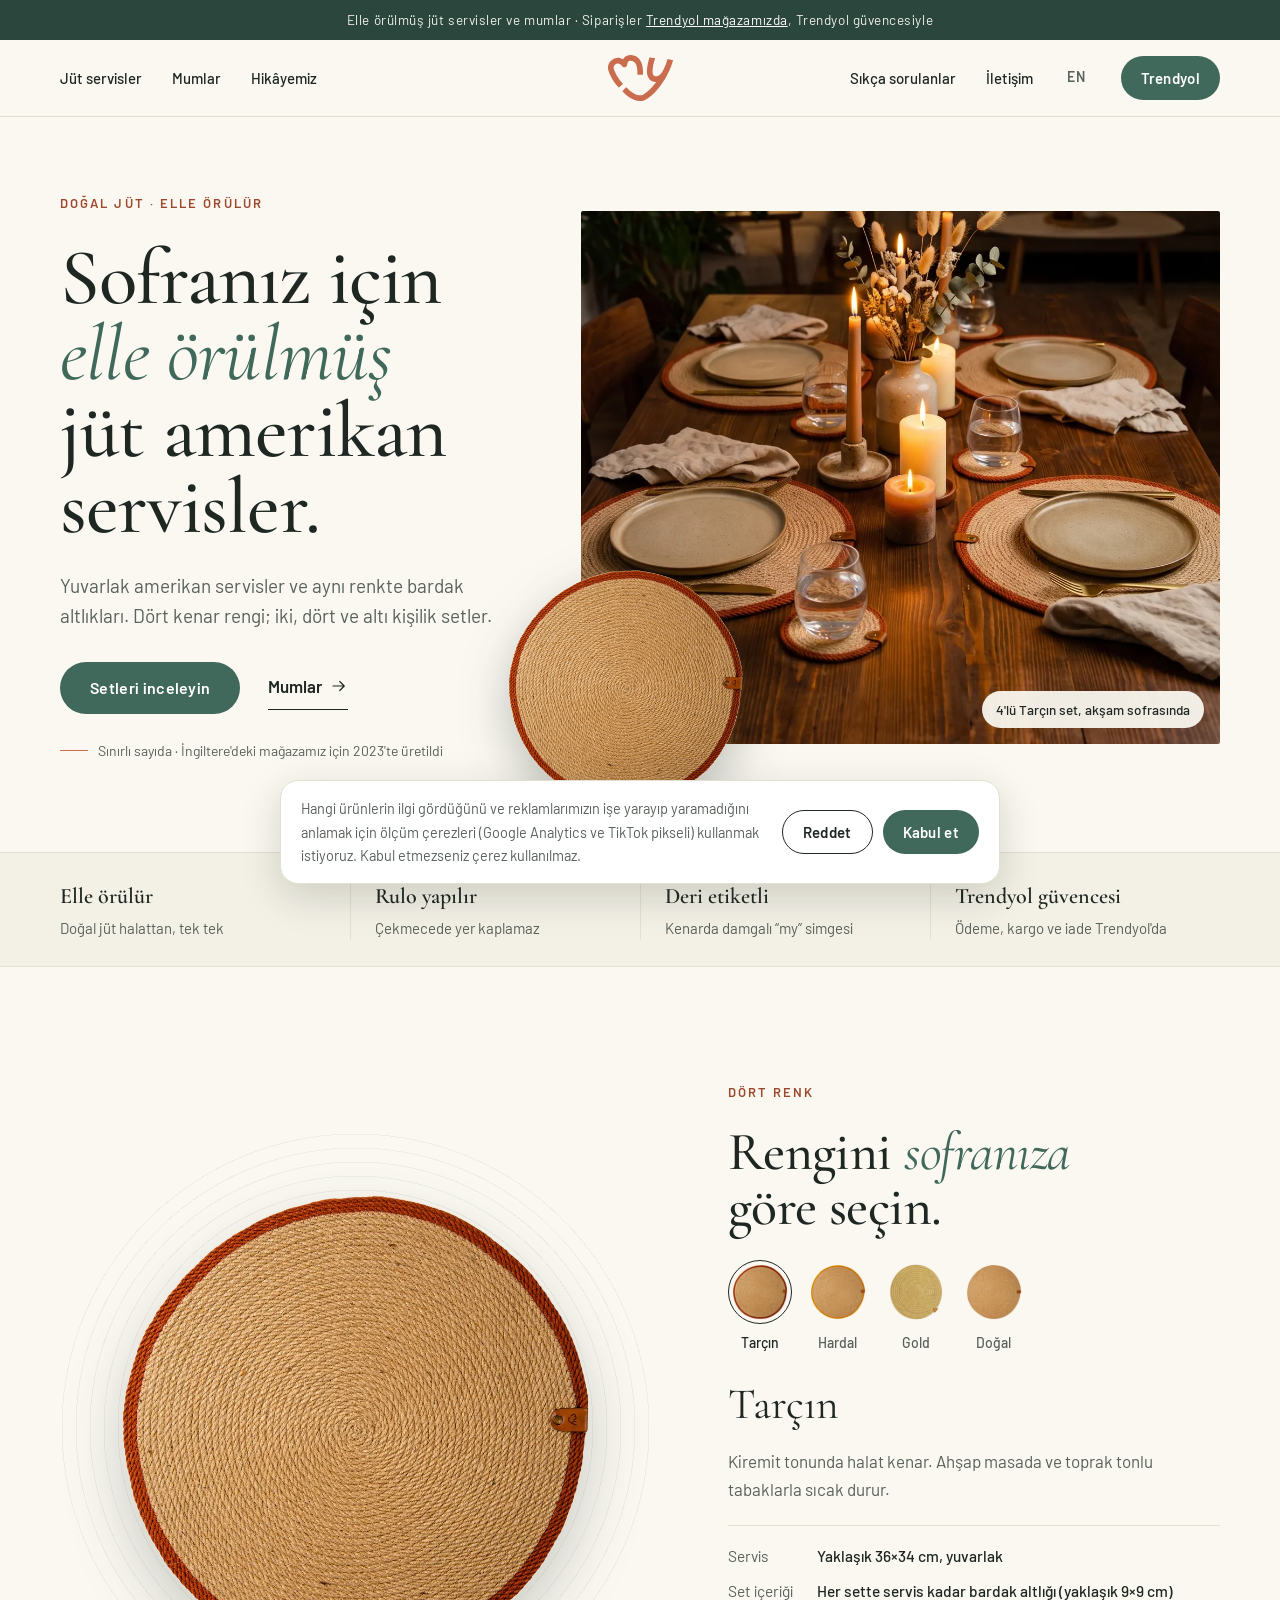
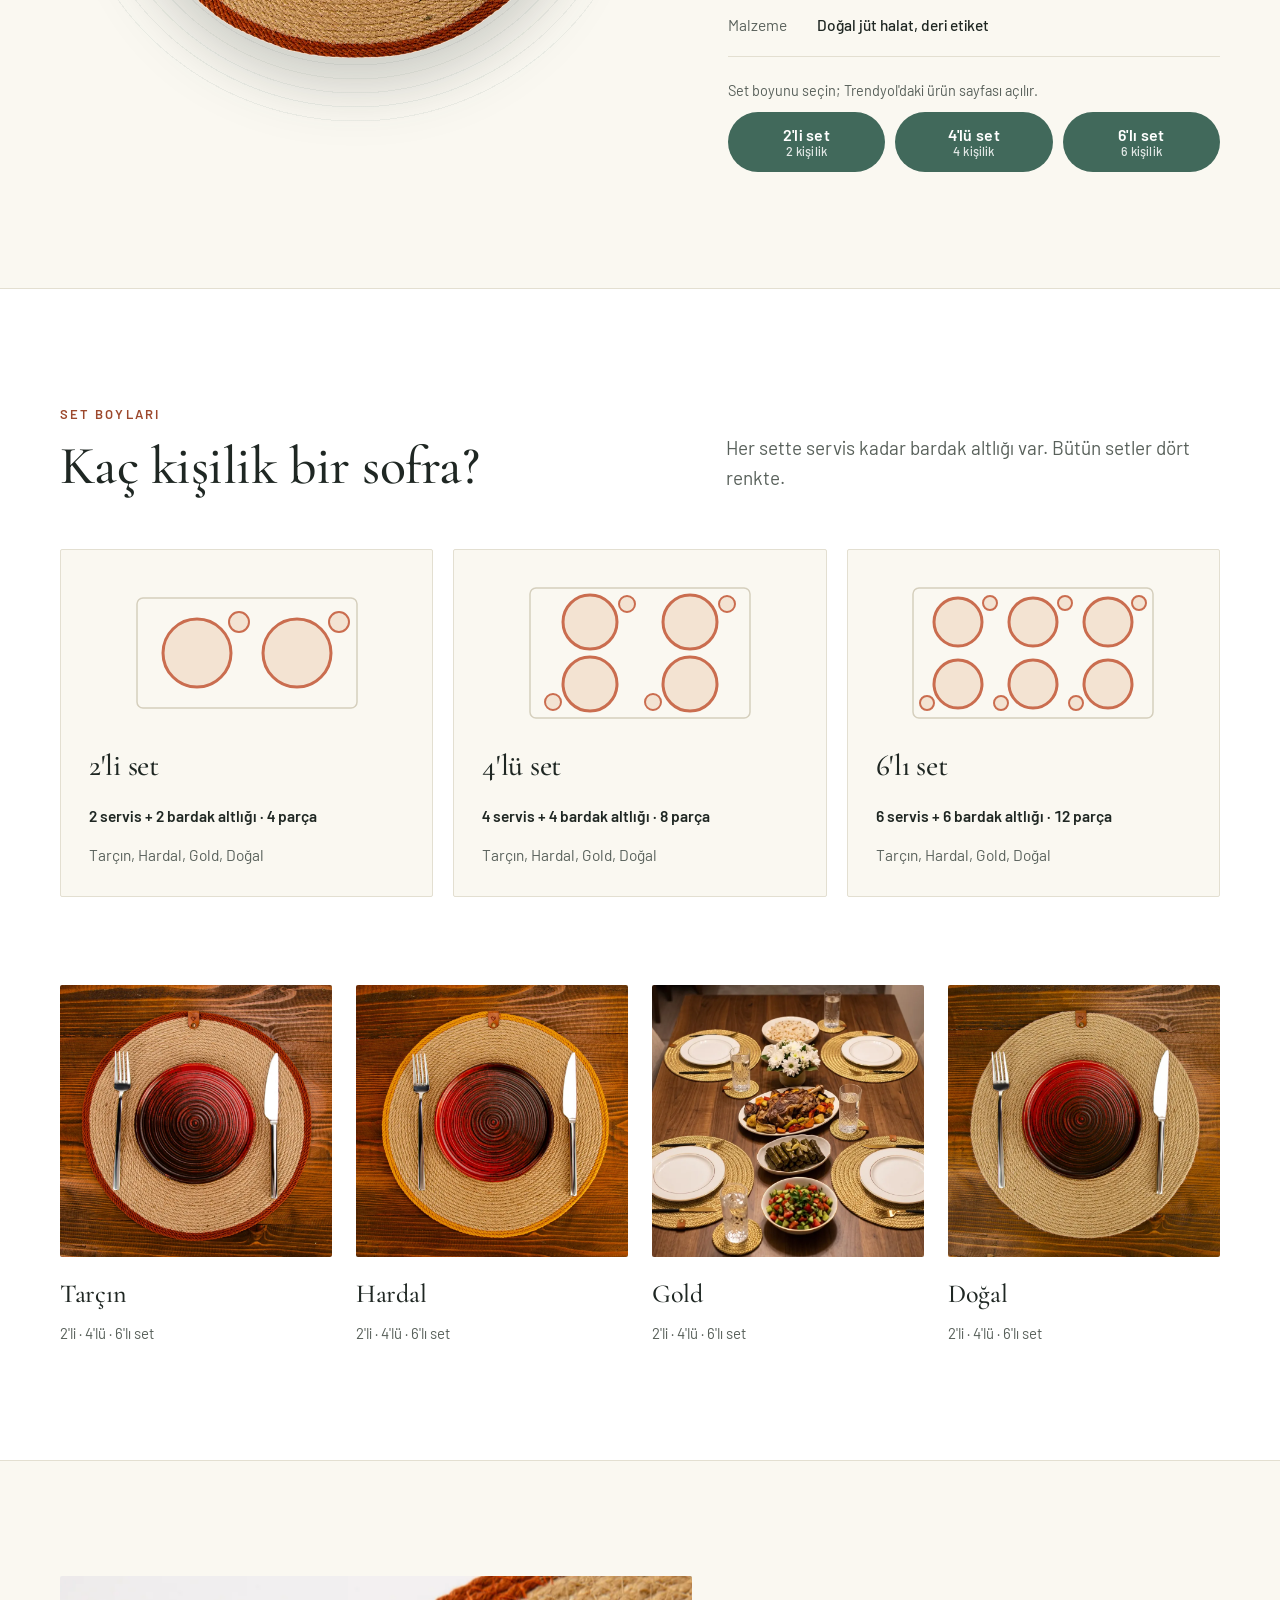
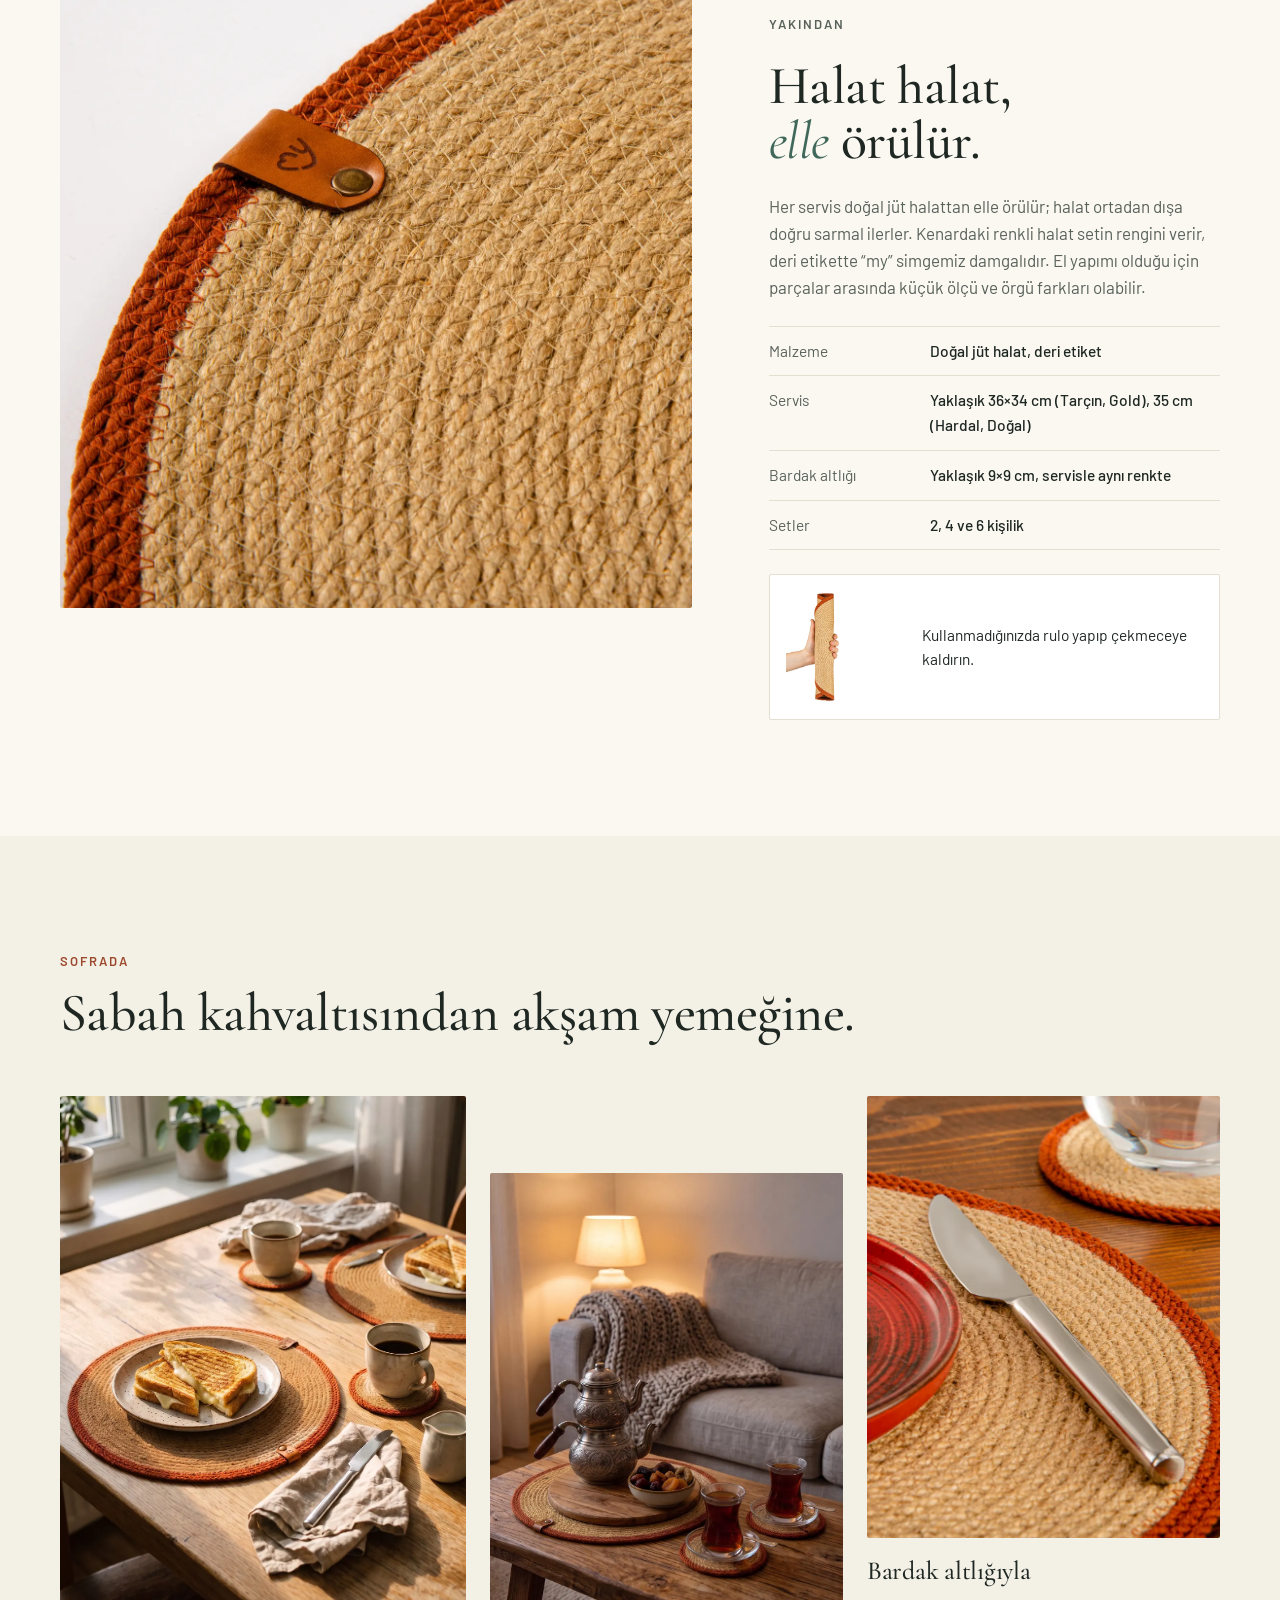
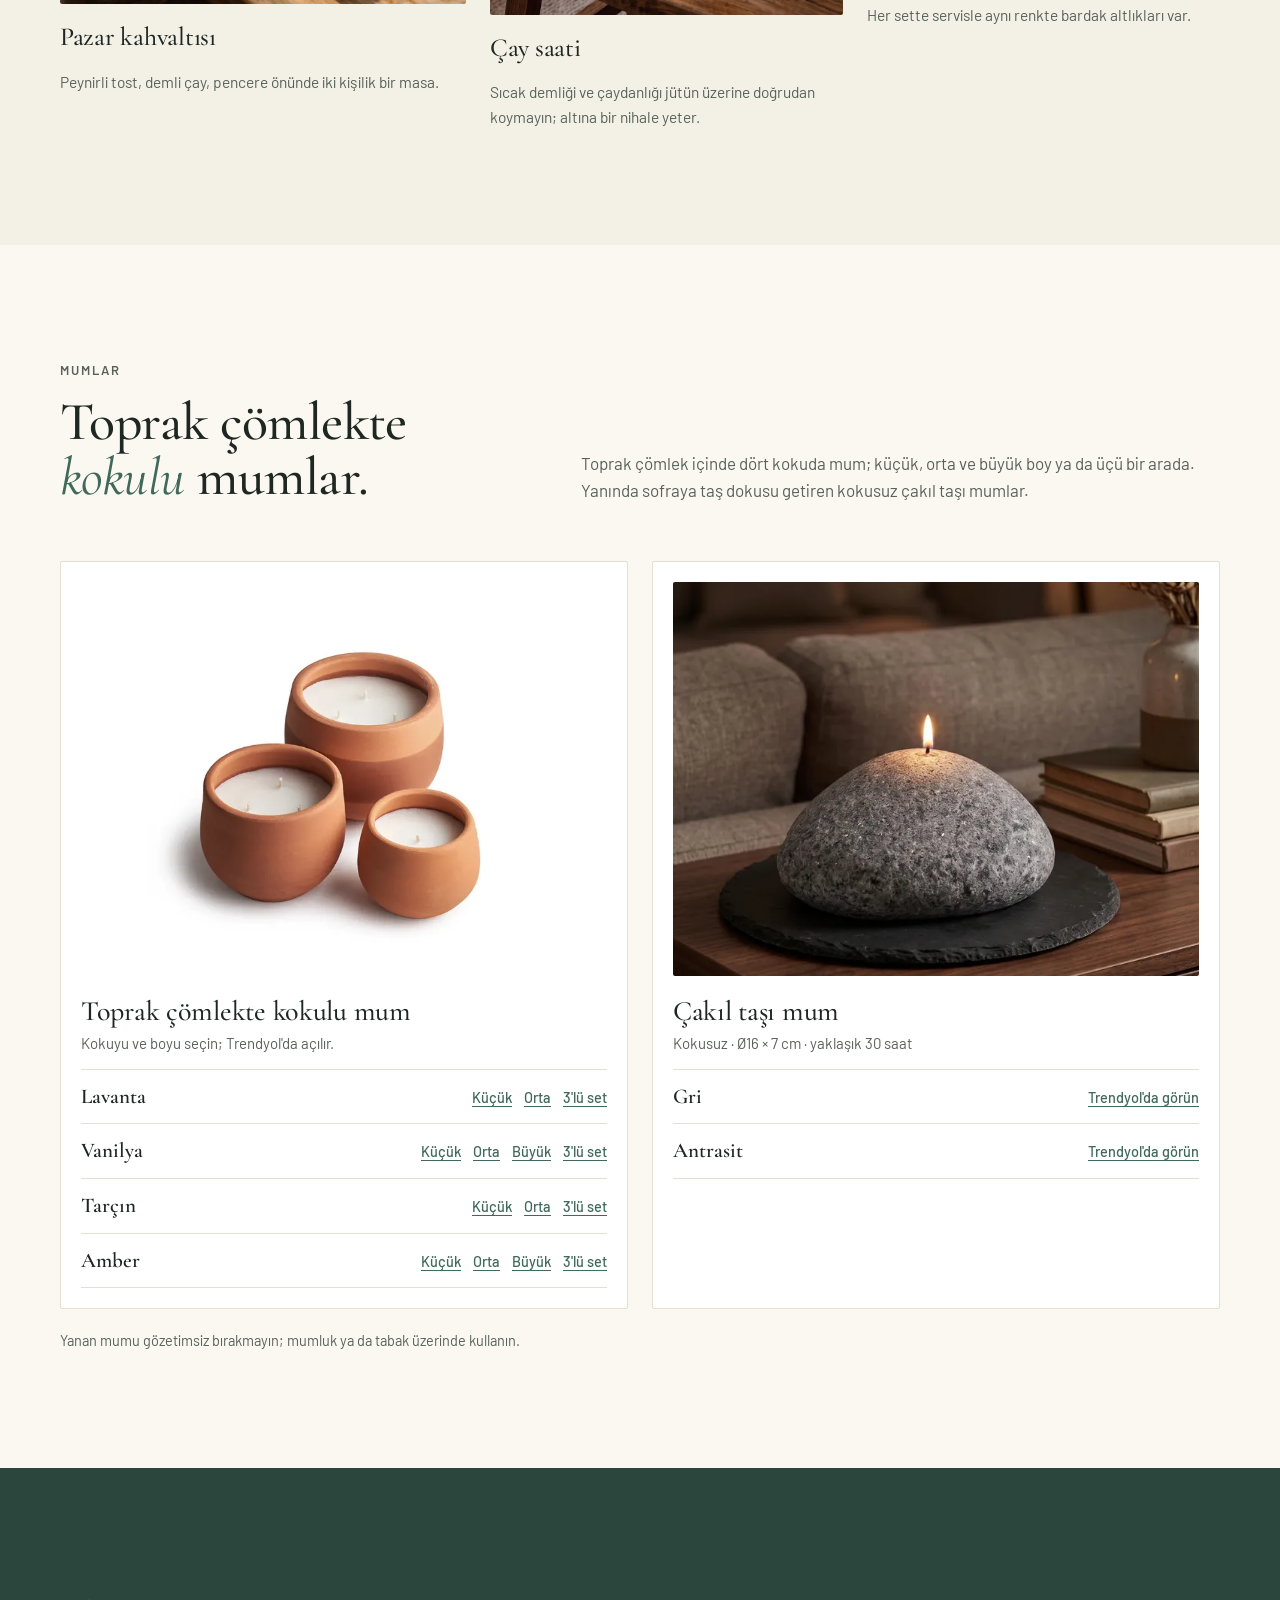
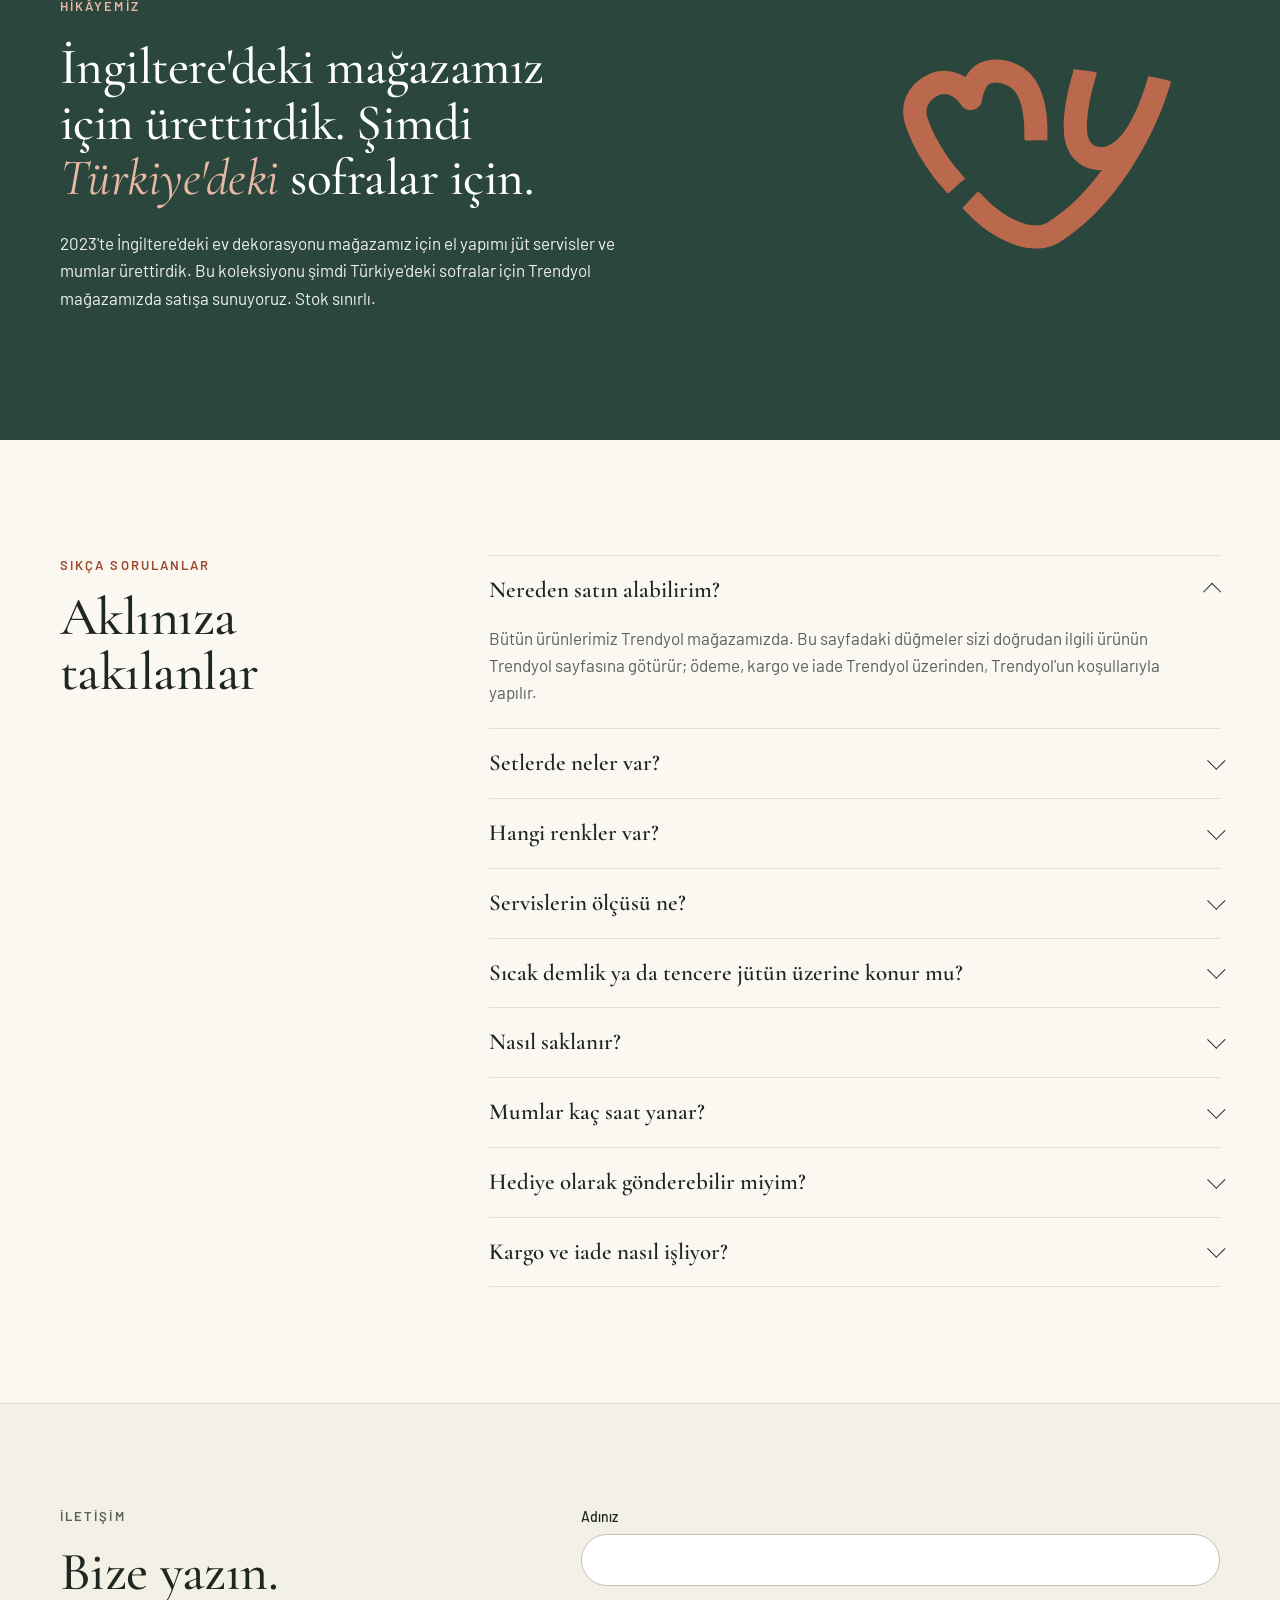
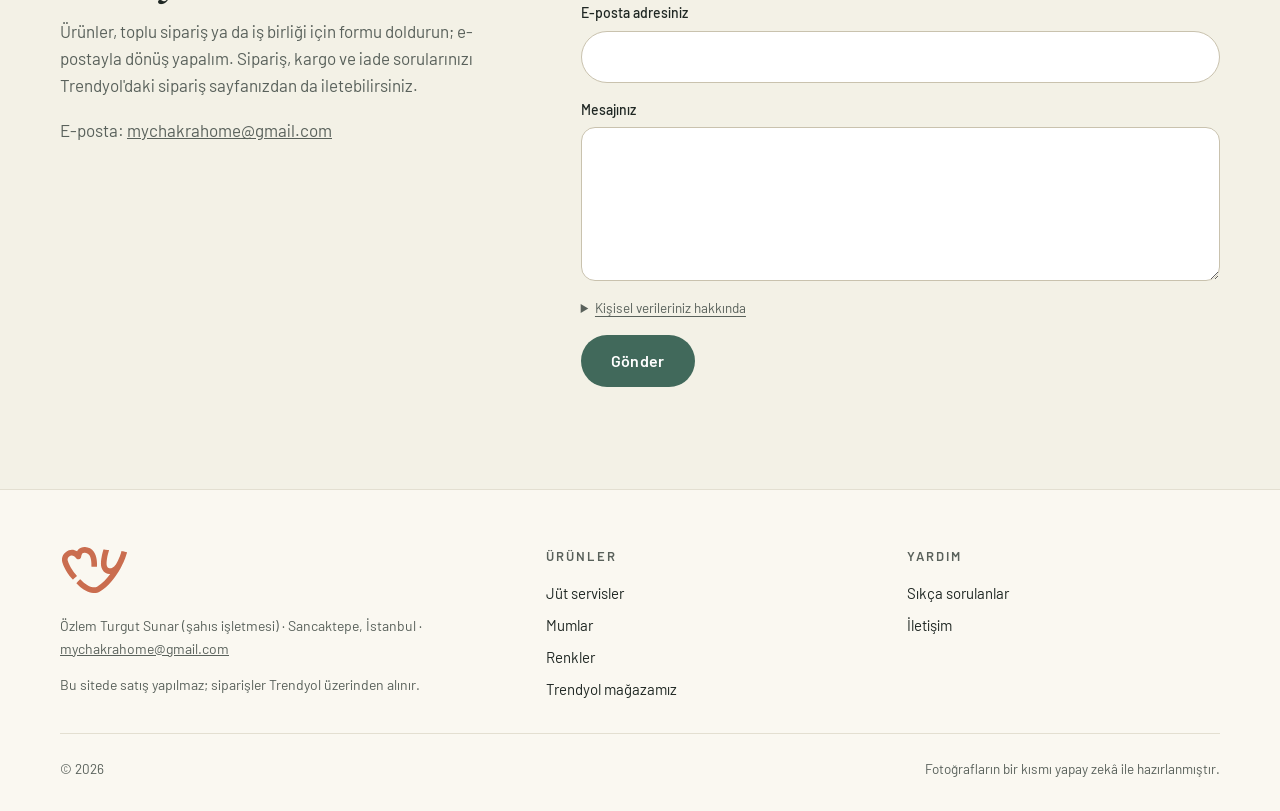
==== commit 3c8f4c9c: "SEO/GEO: başlık ve ana başlıkta 'jüt amerikan servis', paylaşım görseli ve etiketleri, 4 yeni SSS, S" ====
--- a/index.html
+++ b/index.html
@@ -3,14 +3,23 @@
 <head>
 <meta charset="utf-8">
 <meta name="viewport" content="width=device-width, initial-scale=1, viewport-fit=cover">
-<title>Elle örülmüş jüt amerikan servisler ve mumlar</title>
+<title>Jüt amerikan servis ve bardak altlığı setleri · Elle örülmüş</title>
 <meta name="description" content="Yuvarlak, elle örülmüş jüt amerikan servisler ve aynı renkte bardak altlıkları; toprak çömlekte kokulu mumlar ve çakıl taşı mumlar. Dört renk, 2'li, 4'lü ve 6'lı setler. Satın alma Trendyol mağazamızda.">
+<meta name="robots" content="max-image-preview:large">
 <meta property="og:type" content="website">
-<meta property="og:title" content="Elle örülmüş jüt amerikan servisler ve mumlar">
+<meta property="og:url" content="https://mychakrahome.com.tr/">
+<meta property="og:title" content="Jüt amerikan servis ve bardak altlığı setleri · Elle örülmüş">
 <meta property="og:description" content="Dört renk, 2'li, 4'lü ve 6'lı setler. Satın alma Trendyol mağazamızda.">
-<meta property="og:image" content="https://mychakrahome.com.tr/img/sofra-tarcin.webp">
+<meta property="og:image" content="https://mychakrahome.com.tr/img/paylasim.jpg">
+<meta property="og:image:width" content="1200">
+<meta property="og:image:height" content="630">
+<meta property="og:image:alt" content="Mum ışığında ahşap masada tarçın kenarlı yuvarlak jüt servisler ve bardak altlıkları">
 <meta property="og:locale" content="tr_TR">
+<meta property="og:locale:alternate" content="en_GB">
+<meta name="twitter:card" content="summary_large_image">
 <meta name="theme-color" content="#FAF8F1">
+<meta name="google-site-verification" content="LppxnHLEsoNkON9tyH0md-V4QpNqCCtNgkGpY3006qI">
+<meta name="facebook-domain-verification" content="n0nxvmre5kfmbfiwh9ig223otcyaod">
 <link rel="canonical" href="https://mychakrahome.com.tr/">
 <link rel="alternate" hreflang="tr" href="https://mychakrahome.com.tr/">
 <link rel="alternate" hreflang="en" href="https://mychakrahome.com.tr/en/">
@@ -19,6 +28,7 @@
 <link rel="preconnect" href="https://fonts.gstatic.com" crossorigin>
 <link rel="stylesheet" href="https://fonts.googleapis.com/css2?family=Cormorant+Garamond:ital,wght@0,400;0,500;0,600;1,400;1,500&family=Barlow:wght@400;500;600&display=swap">
 <link rel="stylesheet" href="stil.css">
+<script type="application/ld+json" id="sss-veri">{"@context":"https://schema.org","@type":"FAQPage","url":"https://mychakrahome.com.tr/","inLanguage":"tr","mainEntity":[{"@type":"Question","name":"Nereden satın alabilirim?","acceptedAnswer":{"@type":"Answer","text":"Bütün ürünlerimiz Trendyol mağazamızda. Bu sayfadaki düğmeler sizi doğrudan ilgili ürünün Trendyol sayfasına götürür; ödeme, kargo ve iade Trendyol üzerinden, Trendyol'un koşullarıyla yapılır."}},{"@type":"Question","name":"Setlerde neler var?","acceptedAnswer":{"@type":"Answer","text":"Her sette servis kadar bardak altlığı var. Örneğin 4'lü sette 4 yuvarlak jüt amerikan servis ve aynı renkte 4 bardak altlığı, toplam 8 parça."}},{"@type":"Question","name":"Hangi renkler var?","acceptedAnswer":{"@type":"Answer","text":"Dört renk: Tarçın (kiremit tonunda halat kenar), Hardal (hardal sarısı halat kenar), Gold (jüt ve altın iplikten balıksırtı örgü) ve Doğal (jütün kendi tonu). Her renk 2'li, 4'lü ve 6'lı sette var. Jüt doğal bir lif olduğu ve servisler elle örüldüğü için ton parçadan parçaya biraz farklı olabilir."}},{"@type":"Question","name":"Servislerin ölçüsü ne?","acceptedAnswer":{"@type":"Answer","text":"Tarçın ve Gold servisler yaklaşık 36×34 cm, Hardal ve Doğal yaklaşık 35 cm; bardak altlıkları yaklaşık 9×9 cm. El yapımı olduğu için küçük farklar olabilir."}},{"@type":"Question","name":"Sıcak demlik ya da tencere jütün üzerine konur mu?","acceptedAnswer":{"@type":"Answer","text":"Doğrudan konmamalı. Sıcak demlik, çaydanlık ve tencerenin altına nihale koyun; yanan mumu da mumluk ya da tabak üzerinde kullanın."}},{"@type":"Question","name":"Nasıl saklanır?","acceptedAnswer":{"@type":"Answer","text":"Kullanmadığınızda rulo yapıp kuru bir çekmecede saklayabilirsiniz."}},{"@type":"Question","name":"Mumlar kaç saat yanar?","acceptedAnswer":{"@type":"Answer","text":"Üreticinin verdiği bilgiye göre toprak çömlekteki mumlar küçük boyda yaklaşık 20, orta boyda 30, büyük boyda 40 saat; çakıl taşı mum yaklaşık 30 saat yanar. Süre kullanıma göre değişebilir."}},{"@type":"Question","name":"Hediye olarak gönderebilir miyim?","acceptedAnswer":{"@type":"Answer","text":"Evet. Trendyol'da siparişi verirken teslimat adresine hediye edeceğiniz kişinin adını ve adresini yazmanız yeterli."}},{"@type":"Question","name":"Kargo ve iade nasıl işliyor?","acceptedAnswer":{"@type":"Answer","text":"Siparişler Trendyol üzerinden kargoya verilir; tahmini kargoya veriliş süresi her ürünün Trendyol sayfasında yazar. İade, Trendyol'un koşullarıyla Trendyol'daki sipariş sayfanızdan yapılır."}}]}</script>
 </head>
 <body>
 
@@ -72,7 +82,7 @@
   <div class="ic">
     <div class="acilis-metin">
       <p class="etiket">Doğal jüt · Elle örülür</p>
-      <h1 id="acilis-baslik">Sofranız için <em>elle örülmüş</em> jüt.</h1>
+      <h1 id="acilis-baslik">Sofranız için <em>elle örülmüş</em> jüt amerikan servisler.</h1>
       <p class="giris">Yuvarlak amerikan servisler ve aynı renkte bardak altlıkları. Dört kenar rengi; iki, dört ve altı kişilik setler.</p>
       <div class="acilis-dugmeler">
         <a class="dugme" href="#renk">Setleri inceleyin</a>
@@ -292,6 +302,10 @@
         <p>Her sette servis kadar bardak altlığı var. Örneğin 4'lü sette 4 yuvarlak jüt amerikan servis ve aynı renkte 4 bardak altlığı, toplam 8 parça.</p>
       </details>
       <details>
+        <summary>Hangi renkler var?</summary>
+        <p>Dört renk: Tarçın (kiremit tonunda halat kenar), Hardal (hardal sarısı halat kenar), Gold (jüt ve altın iplikten balıksırtı örgü) ve Doğal (jütün kendi tonu). Her renk 2'li, 4'lü ve 6'lı sette var. Jüt doğal bir lif olduğu ve servisler elle örüldüğü için ton parçadan parçaya biraz farklı olabilir.</p>
+      </details>
+      <details>
         <summary>Servislerin ölçüsü ne?</summary>
         <p>Tarçın ve Gold servisler yaklaşık 36×34 cm, Hardal ve Doğal yaklaşık 35 cm; bardak altlıkları yaklaşık 9×9 cm. El yapımı olduğu için küçük farklar olabilir.</p>
       </details>
@@ -302,6 +316,18 @@
       <details>
         <summary>Nasıl saklanır?</summary>
         <p>Kullanmadığınızda rulo yapıp kuru bir çekmecede saklayabilirsiniz.</p>
+      </details>
+      <details>
+        <summary>Mumlar kaç saat yanar?</summary>
+        <p>Üreticinin verdiği bilgiye göre toprak çömlekteki mumlar küçük boyda yaklaşık 20, orta boyda 30, büyük boyda 40 saat; çakıl taşı mum yaklaşık 30 saat yanar. Süre kullanıma göre değişebilir.</p>
+      </details>
+      <details>
+        <summary>Hediye olarak gönderebilir miyim?</summary>
+        <p>Evet. Trendyol'da siparişi verirken teslimat adresine hediye edeceğiniz kişinin adını ve adresini yazmanız yeterli.</p>
+      </details>
+      <details>
+        <summary>Kargo ve iade nasıl işliyor?</summary>
+        <p>Siparişler Trendyol üzerinden kargoya verilir; tahmini kargoya veriliş süresi her ürünün Trendyol sayfasında yazar. İade, Trendyol'un koşullarıyla Trendyol'daki sipariş sayfanızdan yapılır.</p>
       </details>
     </div>
   </div>
